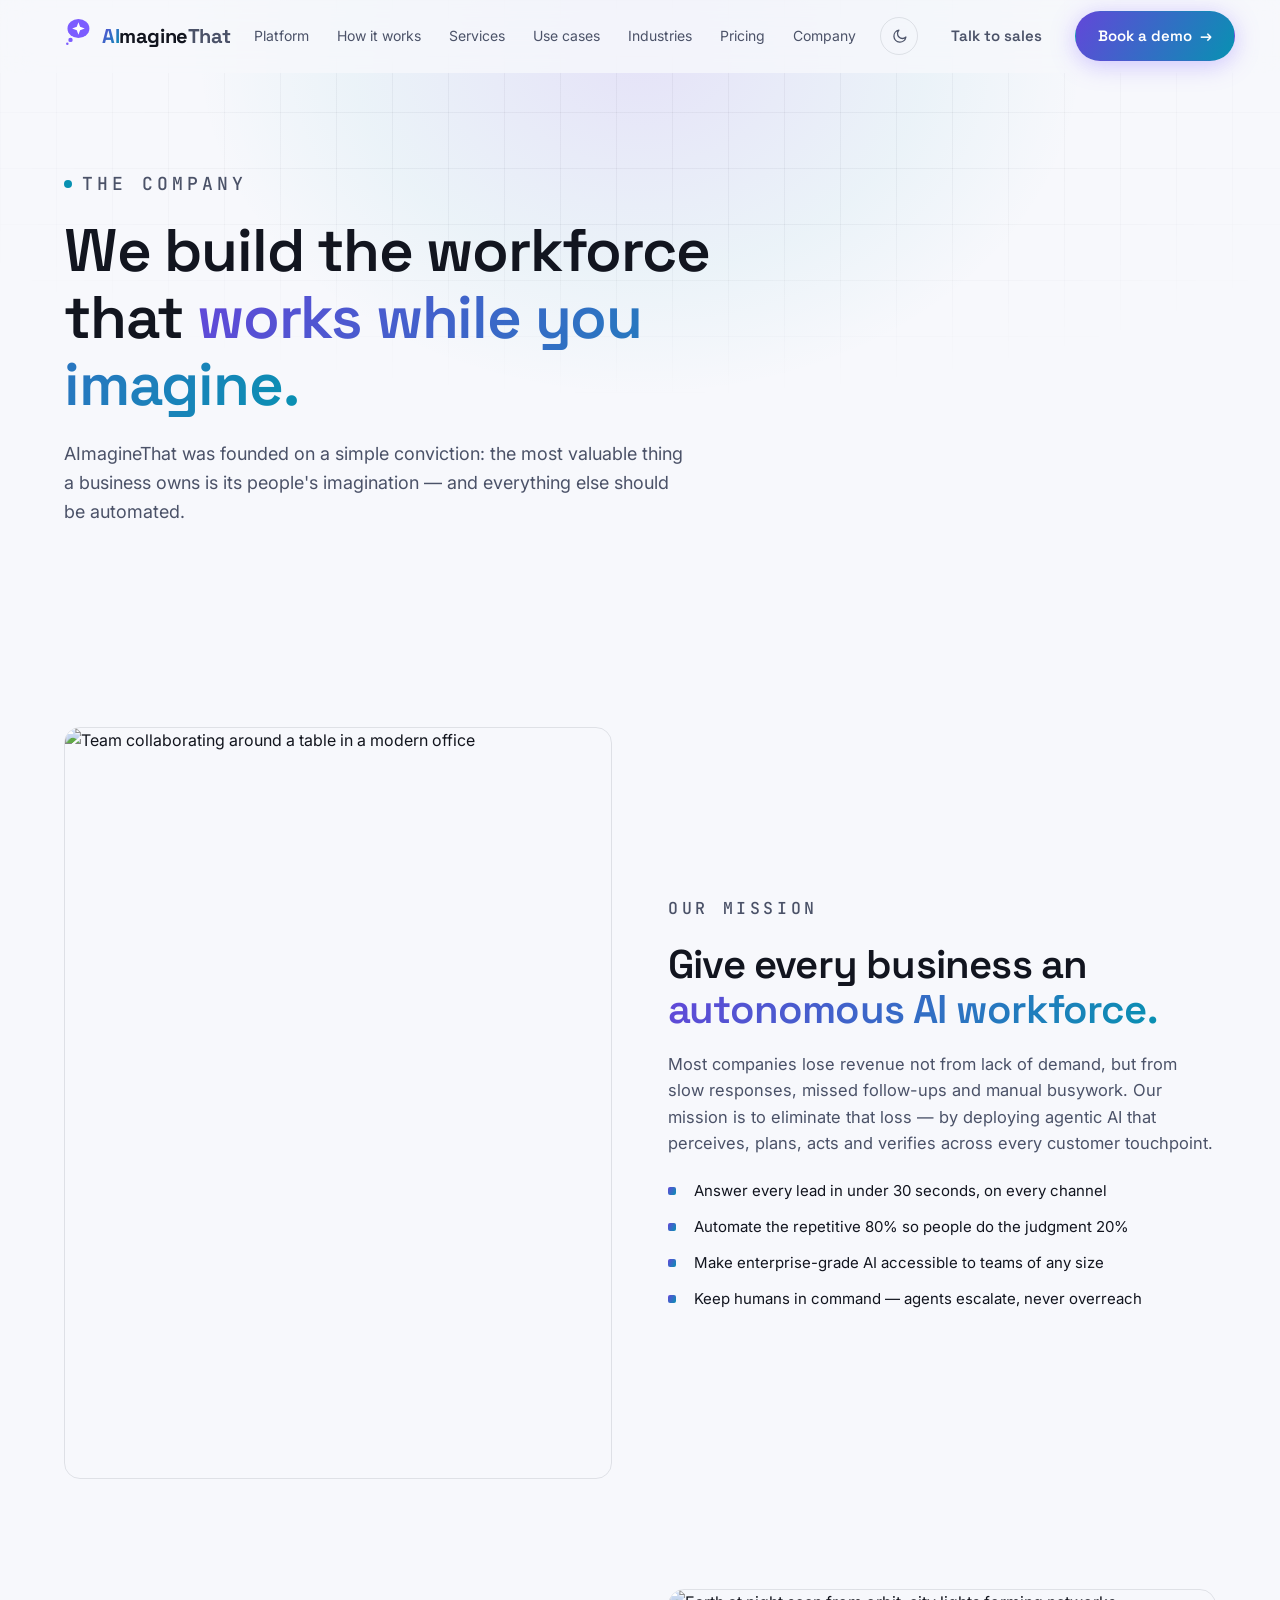
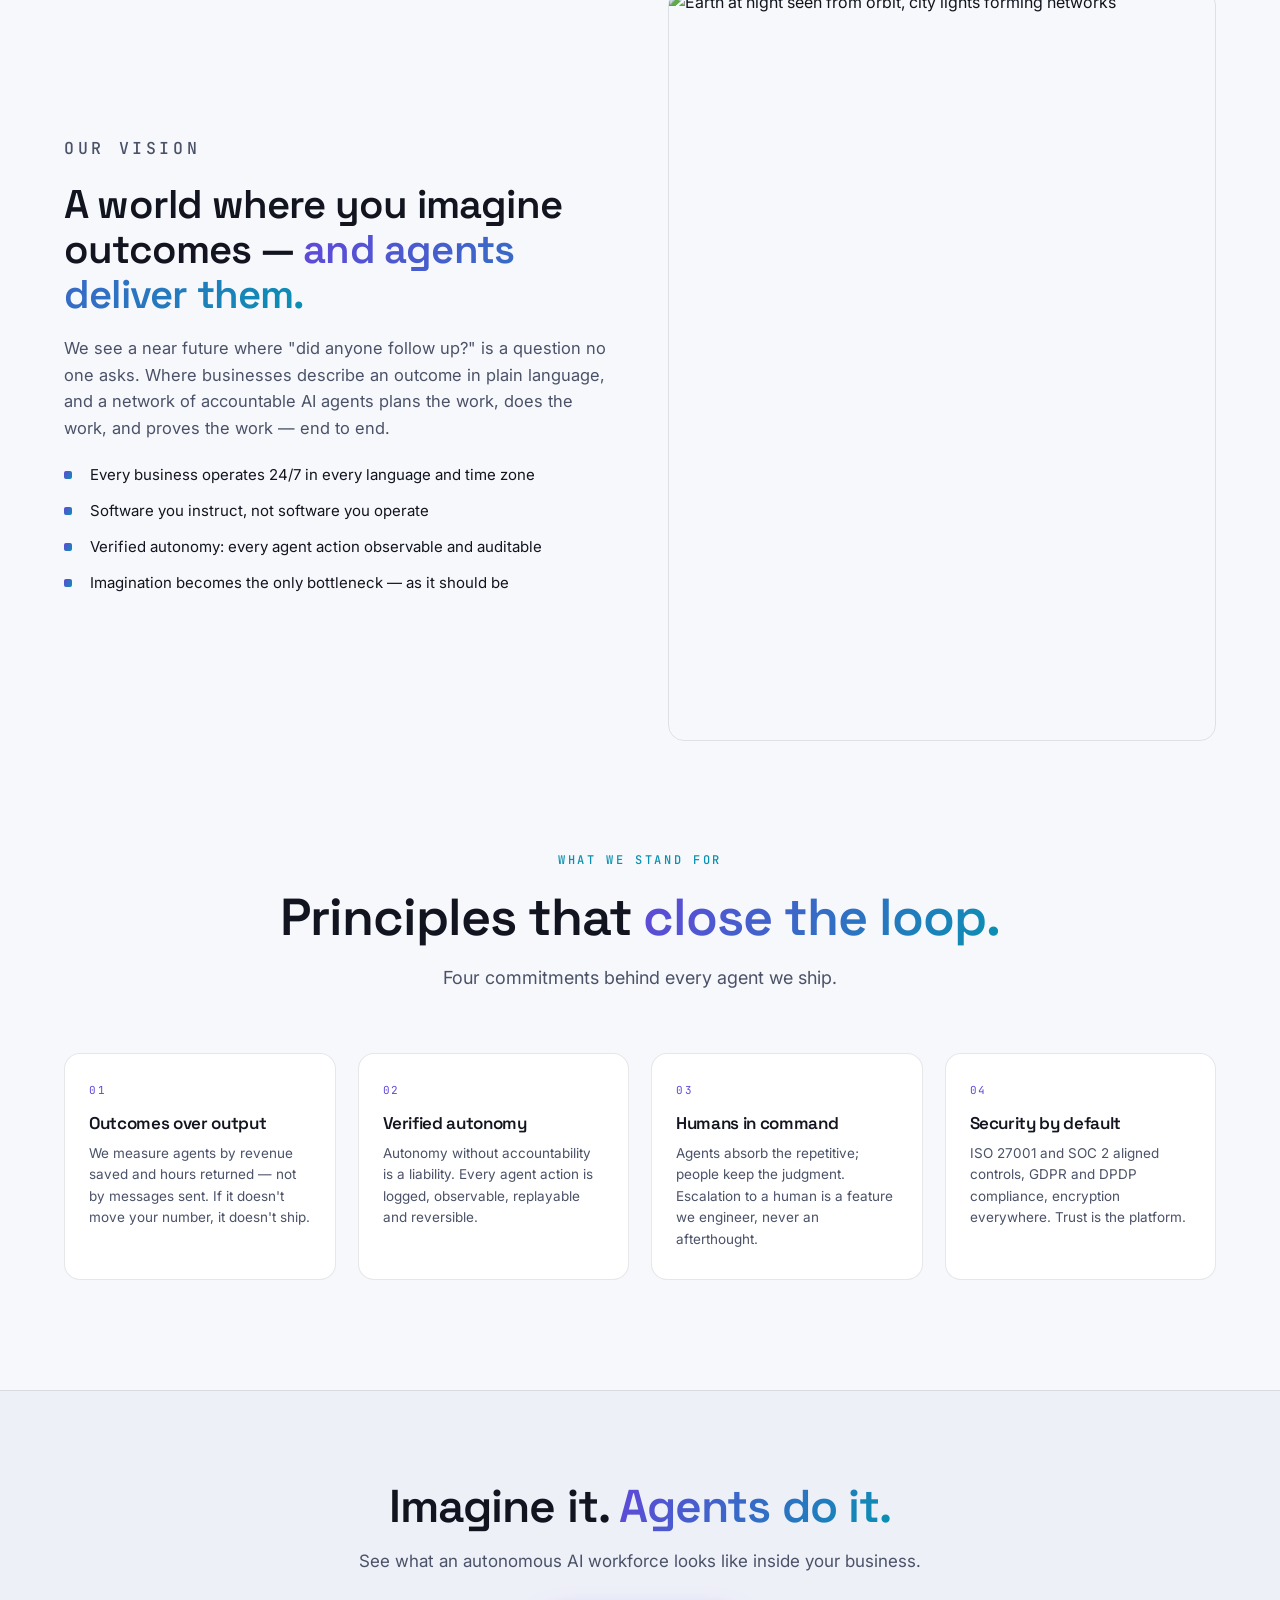
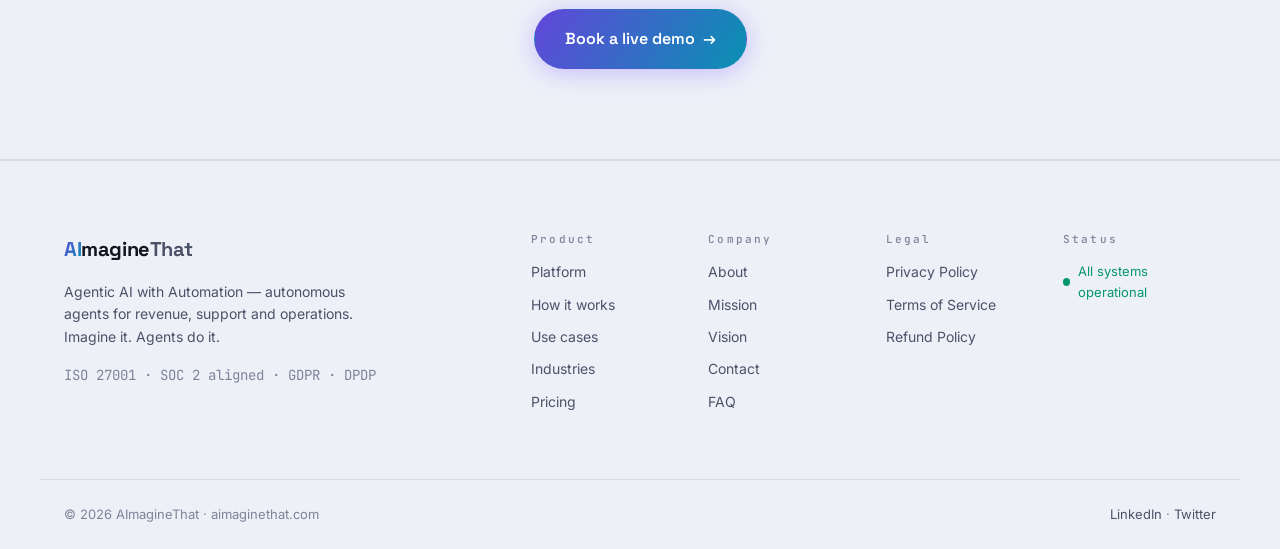
==== about.html @ b83e387e "AImagineThat website: agentic AI + automation landing, mission/vision page, dual theme, logo and OG " ====
<!DOCTYPE html>
<html lang="en">
<head>
  <meta charset="UTF-8" />
  <meta name="viewport" content="width=device-width, initial-scale=1.0" />

  <title>Mission &amp; Vision — AImagineThat | The Company Behind Agentic AI Automation</title>
  <meta name="description" content="Our mission: give every business an autonomous AI workforce. Our vision: a world where teams imagine outcomes and agents deliver them. Meet AImagineThat." />
  <link rel="canonical" href="https://aimaginethat.com/about.html" />
  <meta name="robots" content="index, follow" />
  <meta name="theme-color" content="#06070c" />

  <meta property="og:type" content="website" />
  <meta property="og:url" content="https://aimaginethat.com/about.html" />
  <meta property="og:title" content="Mission &amp; Vision — AImagineThat" />
  <meta property="og:description" content="Give every business an autonomous AI workforce. Imagine it. Agents do it." />
  <meta property="og:image" content="https://aimaginethat.com/assets/og-cover.png" />

  <link rel="preconnect" href="https://fonts.googleapis.com" />
  <link rel="preconnect" href="https://fonts.gstatic.com" crossorigin />
  <link href="https://fonts.googleapis.com/css2?family=Space+Grotesk:wght@400;500;600;700&family=Inter:wght@400;500;600&family=JetBrains+Mono:wght@400;500;600&display=swap" rel="stylesheet" />

  <link rel="icon" type="image/svg+xml" href="assets/favicon.svg" />
  <script>
    (function () {
      var t = localStorage.getItem("aimt-theme");
      if (!t) t = window.matchMedia("(prefers-color-scheme: light)").matches ? "light" : "dark";
      document.documentElement.setAttribute("data-theme", t);
    })();
  </script>
  <link rel="stylesheet" href="assets/css/styles.css" />

  <script type="application/ld+json">
  {
    "@context": "https://schema.org",
    "@type": "AboutPage",
    "name": "About AImagineThat — Mission & Vision",
    "url": "https://aimaginethat.com/about.html",
    "about": {
      "@type": "Organization",
      "name": "AImagineThat",
      "url": "https://aimaginethat.com/",
      "slogan": "Imagine it. Agents do it."
    }
  }
  </script>
</head>
<body>

  <header class="nav" id="top">
    <div class="nav__inner container">
      <a class="nav__brand" href="index.html" aria-label="AImagineThat home">
        <span class="nav__logo" aria-hidden="true">
          <svg viewBox="0 0 32 32" width="28" height="28" fill="none">
            <ellipse cx="16.5" cy="12" rx="12.5" ry="10.8" fill="url(#lg)"/>
            <circle cx="7.4" cy="25" r="2.5" fill="url(#lg)"/>
            <circle cx="3.8" cy="29.4" r="1.4" fill="url(#lg)"/>
            <path d="M16.5 4.8l1.9 5.3 5.3 1.9-5.3 1.9-1.9 5.3-1.9-5.3-5.3-1.9 5.3-1.9 1.9-5.3z" fill="#fff"/>
            <defs><linearGradient id="lg" x1="4" y1="1" x2="29" y2="23"><stop stop-color="#7c5cff"/><stop offset="1" stop-color="#22d3ee"/></linearGradient></defs>
          </svg>
        </span>
        <span class="nav__wordmark"><em>AI</em>magine<span>That</span></span>
      </a>

      <nav class="nav__links" aria-label="Primary">
        <a href="index.html#platform">Platform</a>
        <a href="index.html#loop">How it works</a>
        <a href="index.html#services">Services</a>
        <a href="index.html#usecases">Use cases</a>
        <a href="index.html#industries">Industries</a>
        <a href="index.html#pricing">Pricing</a>
        <a href="about.html" aria-current="page">Company</a>
      </nav>

      <div class="nav__actions">
        <button class="theme-toggle" type="button" aria-label="Switch color theme">
          <svg class="theme-toggle__sun" viewBox="0 0 24 24" fill="none" stroke="currentColor" stroke-width="1.8" stroke-linecap="round"><circle cx="12" cy="12" r="4.2"/><path d="M12 2v2.4M12 19.6V22M2 12h2.4M19.6 12H22M4.9 4.9l1.7 1.7M17.4 17.4l1.7 1.7M19.1 4.9l-1.7 1.7M6.6 17.4l-1.7 1.7"/></svg>
          <svg class="theme-toggle__moon" viewBox="0 0 24 24" fill="none" stroke="currentColor" stroke-width="1.8" stroke-linecap="round" stroke-linejoin="round"><path d="M21 12.8A8.5 8.5 0 1 1 11.2 3a6.6 6.6 0 0 0 9.8 9.8z"/></svg>
        </button>
        <a class="btn btn--ghost" href="index.html#contact">Talk to sales</a>
        <a class="btn btn--primary" href="index.html#contact">Book a demo <span aria-hidden="true">→</span></a>
      </div>

      <button class="nav__toggle" aria-label="Toggle menu" aria-expanded="false">
        <span></span><span></span><span></span>
      </button>
    </div>
  </header>

  <main>

    <!-- ======================= PAGE HERO ======================= -->
    <section class="page-hero" aria-labelledby="about-title">
      <div class="hero__glow" aria-hidden="true"></div>
      <div class="hero__grid-bg" aria-hidden="true"></div>
      <div class="container" style="position: relative;">
        <p class="eyebrow"><span class="pulse-dot" aria-hidden="true"></span> THE COMPANY</p>
        <h1 id="about-title">We build the workforce that <span class="grad-text">works while you imagine.</span></h1>
        <p>
          AImagineThat was founded on a simple conviction: the most valuable thing a business owns
          is its people's imagination — and everything else should be automated.
        </p>
      </div>
    </section>

    <!-- ======================= MISSION ======================= -->
    <section class="section" id="mission" aria-labelledby="mission-title">
      <div class="container">
        <div class="mv">
          <figure class="mv__media reveal">
            <img src="https://images.unsplash.com/photo-1522071820081-009f0129c71c?w=1000&q=60&auto=format&fit=crop" alt="Team collaborating around a table in a modern office" loading="lazy" width="1000" height="750" />
          </figure>
          <div class="mv__copy reveal">
            <p class="eyebrow">OUR MISSION</p>
            <h2 id="mission-title">Give every business an <span class="grad-text">autonomous AI workforce.</span></h2>
            <p>
              Most companies lose revenue not from lack of demand, but from slow responses, missed
              follow-ups and manual busywork. Our mission is to eliminate that loss — by deploying
              agentic AI that perceives, plans, acts and verifies across every customer touchpoint.
            </p>
            <ul class="mv__points">
              <li>Answer every lead in under 30 seconds, on every channel</li>
              <li>Automate the repetitive 80% so people do the judgment 20%</li>
              <li>Make enterprise-grade AI accessible to teams of any size</li>
              <li>Keep humans in command — agents escalate, never overreach</li>
            </ul>
          </div>
        </div>

        <!-- ======================= VISION ======================= -->
        <div class="mv mv--flip" id="vision" aria-labelledby="vision-title">
          <figure class="mv__media reveal">
            <img src="https://images.unsplash.com/photo-1451187580459-43490279c0fa?w=1000&q=60&auto=format&fit=crop" alt="Earth at night seen from orbit, city lights forming networks" loading="lazy" width="1000" height="750" />
          </figure>
          <div class="mv__copy reveal">
            <p class="eyebrow">OUR VISION</p>
            <h2 id="vision-title">A world where you imagine outcomes — <span class="grad-text">and agents deliver them.</span></h2>
            <p>
              We see a near future where "did anyone follow up?" is a question no one asks. Where
              businesses describe an outcome in plain language, and a network of accountable AI
              agents plans the work, does the work, and proves the work — end to end.
            </p>
            <ul class="mv__points">
              <li>Every business operates 24/7 in every language and time zone</li>
              <li>Software you instruct, not software you operate</li>
              <li>Verified autonomy: every agent action observable and auditable</li>
              <li>Imagination becomes the only bottleneck — as it should be</li>
            </ul>
          </div>
        </div>
      </div>
    </section>

    <!-- ======================= VALUES ======================= -->
    <section class="section" aria-labelledby="values-title" style="padding-top: 0;">
      <div class="container">
        <p class="eyebrow eyebrow--center">WHAT WE STAND FOR</p>
        <h2 class="section__title" id="values-title">Principles that <span class="grad-text">close the loop.</span></h2>
        <p class="section__sub">Four commitments behind every agent we ship.</p>

        <div class="values__grid">
          <article class="value reveal">
            <span class="value__num">01</span>
            <h3>Outcomes over output</h3>
            <p>We measure agents by revenue saved and hours returned — not by messages sent. If it doesn't move your number, it doesn't ship.</p>
          </article>
          <article class="value reveal">
            <span class="value__num">02</span>
            <h3>Verified autonomy</h3>
            <p>Autonomy without accountability is a liability. Every agent action is logged, observable, replayable and reversible.</p>
          </article>
          <article class="value reveal">
            <span class="value__num">03</span>
            <h3>Humans in command</h3>
            <p>Agents absorb the repetitive; people keep the judgment. Escalation to a human is a feature we engineer, never an afterthought.</p>
          </article>
          <article class="value reveal">
            <span class="value__num">04</span>
            <h3>Security by default</h3>
            <p>ISO 27001 and SOC 2 aligned controls, GDPR and DPDP compliance, encryption everywhere. Trust is the platform.</p>
          </article>
        </div>
      </div>
    </section>

    <!-- ======================= CTA ======================= -->
    <section class="cta-band">
      <div class="container container--narrow">
        <h2>Imagine it. <span class="grad-text">Agents do it.</span></h2>
        <p>See what an autonomous AI workforce looks like inside your business.</p>
        <a class="btn btn--primary btn--lg" href="index.html#contact">Book a live demo <span aria-hidden="true">→</span></a>
      </div>
    </section>
  </main>

  <!-- ======================= FOOTER ======================= -->
  <footer class="footer">
    <div class="container footer__inner">
      <div class="footer__brand">
        <a class="nav__brand" href="index.html" aria-label="AImagineThat home">
          <span class="nav__wordmark"><em>AI</em>magine<span>That</span></span>
        </a>
        <p>Agentic AI with Automation — autonomous agents for revenue, support and operations. Imagine it. Agents do it.</p>
        <p class="footer__compliance">ISO 27001 · SOC 2 aligned · GDPR · DPDP</p>
      </div>
      <nav class="footer__cols" aria-label="Footer">
        <div>
          <h4>Product</h4>
          <a href="index.html#platform">Platform</a>
          <a href="index.html#loop">How it works</a>
          <a href="index.html#usecases">Use cases</a>
          <a href="index.html#industries">Industries</a>
          <a href="index.html#pricing">Pricing</a>
        </div>
        <div>
          <h4>Company</h4>
          <a href="about.html">About</a>
          <a href="about.html#mission">Mission</a>
          <a href="about.html#vision">Vision</a>
          <a href="index.html#contact">Contact</a>
          <a href="index.html#faq">FAQ</a>
        </div>
        <div>
          <h4>Legal</h4>
          <a href="#">Privacy Policy</a>
          <a href="#">Terms of Service</a>
          <a href="#">Refund Policy</a>
        </div>
        <div>
          <h4>Status</h4>
          <p class="footer__status"><span class="pulse-dot pulse-dot--green"></span> All systems operational</p>
        </div>
      </nav>
    </div>
    <div class="container footer__bottom">
      <p>© 2026 AImagineThat · aimaginethat.com</p>
      <p><a href="https://www.linkedin.com/">LinkedIn</a> · <a href="https://twitter.com/">Twitter</a></p>
    </div>
  </footer>

  <script src="assets/js/main.js" defer></script>
</body>
</html>
---- assets/css/styles.css ----
/* ============================================================
   AImagineThat — Design System
   Dark enterprise aesthetic · violet→cyan gradient system
   ============================================================ */

:root,
:root[data-theme="dark"] {
  color-scheme: dark;
  --bg: #06070c;
  --bg-raise: #0b0d16;
  --bg-card: rgba(255, 255, 255, 0.03);
  --border: rgba(255, 255, 255, 0.08);
  --border-strong: rgba(255, 255, 255, 0.14);
  --text: #eef0f6;
  --text-dim: #9aa1b5;
  --text-faint: #5d6478;
  --violet: #7c5cff;
  --cyan: #22d3ee;
  --green: #34d399;
  --hot: #fb7185;
  --grad: linear-gradient(120deg, var(--violet), var(--cyan));
  --radius: 16px;
  --radius-sm: 10px;
  --font-display: "Space Grotesk", system-ui, sans-serif;
  --font-body: "Inter", system-ui, sans-serif;
  --font-mono: "JetBrains Mono", ui-monospace, monospace;
  --container: 1200px;
  --shadow-glow: 0 0 60px rgba(124, 92, 255, 0.25);
  --ease-out-quart: cubic-bezier(0.25, 1, 0.5, 1);
  --ease-out-quint: cubic-bezier(0.22, 1, 0.36, 1);
  --ease-out-expo: cubic-bezier(0.16, 1, 0.3, 1);
  --nav-bg: rgba(6, 7, 12, 0.72);
  --input-bg: rgba(0, 0, 0, 0.35);
  --code-bg: rgba(0, 0, 0, 0.4);
  --btn-primary-text: #0a0a14;
  --glow-hero: radial-gradient(ellipse at center, rgba(124, 92, 255, 0.22), rgba(34, 211, 238, 0.08) 45%, transparent 70%);
  --glow-contact: radial-gradient(ellipse at center, rgba(124, 92, 255, 0.16), transparent 65%);
  --grid-line: rgba(255, 255, 255, 0.025);
}

:root[data-theme="light"] {
  color-scheme: light;
  --bg: #f7f8fc;
  --bg-raise: #eef0f8;
  --bg-card: #ffffff;
  --border: rgba(15, 20, 45, 0.1);
  --border-strong: rgba(15, 20, 45, 0.18);
  --text: #12151f;
  --text-dim: #4b5268;
  --text-faint: #7d8499;
  --violet: #6247d9;
  --cyan: #0891b2;
  --green: #059669;
  --hot: #e11d48;
  --shadow-glow: 0 0 60px rgba(98, 71, 217, 0.14);
  --nav-bg: rgba(247, 248, 252, 0.8);
  --input-bg: rgba(15, 20, 45, 0.04);
  --code-bg: #0b0d16;
  --btn-primary-text: #ffffff;
  --glow-hero: radial-gradient(ellipse at center, rgba(98, 71, 217, 0.12), rgba(8, 145, 178, 0.05) 45%, transparent 70%);
  --glow-contact: radial-gradient(ellipse at center, rgba(98, 71, 217, 0.08), transparent 65%);
  --grid-line: rgba(15, 20, 45, 0.045);
}

* { margin: 0; padding: 0; box-sizing: border-box; }

html { scroll-behavior: smooth; scroll-padding-top: 88px; }

body {
  background: var(--bg);
  color: var(--text);
  font-family: var(--font-body);
  font-size: 16px;
  line-height: 1.6;
  -webkit-font-smoothing: antialiased;
  overflow-x: hidden;
}

img { max-width: 100%; display: block; }
a { color: inherit; text-decoration: none; }
ul, ol { list-style: none; }

.container { max-width: var(--container); margin: 0 auto; padding: 0 24px; }
.container--narrow { max-width: 820px; }

/* ---------- Typography ---------- */
h1, h2, h3, h4 { font-family: var(--font-display); font-weight: 600; line-height: 1.12; letter-spacing: -0.02em; }

.grad-text {
  background: var(--grad);
  -webkit-background-clip: text;
  background-clip: text;
  color: transparent;
}

.eyebrow {
  font-family: var(--font-mono);
  font-size: 12px;
  font-weight: 500;
  letter-spacing: 0.22em;
  color: var(--cyan);
  display: inline-flex;
  align-items: center;
  gap: 10px;
  margin-bottom: 18px;
}
.eyebrow--center { display: flex; justify-content: center; text-align: center; }

.section { padding: 110px 0; position: relative; }
.section__title {
  font-size: clamp(32px, 5vw, 52px);
  text-align: center;
  margin-bottom: 18px;
}
.section__title--left { text-align: left; }
.section__sub {
  color: var(--text-dim);
  font-size: 18px;
  text-align: center;
  max-width: 640px;
  margin: 0 auto 60px;
}

/* ---------- Buttons ---------- */
.btn {
  display: inline-flex;
  align-items: center;
  justify-content: center;
  gap: 8px;
  padding: 12px 22px;
  border-radius: 999px;
  font-family: var(--font-display);
  font-weight: 600;
  font-size: 15px;
  border: 1px solid transparent;
  cursor: pointer;
  transition: transform 0.18s ease, box-shadow 0.18s ease, background 0.18s ease, border-color 0.18s ease;
  white-space: nowrap;
}
.btn--primary {
  background: var(--grad);
  color: var(--btn-primary-text);
  box-shadow: 0 4px 24px rgba(124, 92, 255, 0.35);
}
.btn--primary:hover { transform: translateY(-1px); box-shadow: 0 6px 28px rgba(124, 92, 255, 0.4); }
.btn--ghost { color: var(--text-dim); }
.btn--ghost:hover { color: var(--text); }
.btn--outline { border-color: var(--border-strong); color: var(--text); background: transparent; }
.btn--outline:hover { border-color: var(--cyan); }
.btn--lg { padding: 16px 30px; font-size: 16px; }
.btn--block { width: 100%; }
.btn:active { transform: scale(0.98); }
.btn.is-success {
  background: var(--green);
  color: #fff;
  box-shadow: none;
}

/* ---------- Pulse dot ---------- */
.pulse-dot {
  width: 8px; height: 8px; border-radius: 50%;
  background: var(--cyan);
  display: inline-block;
}
.pulse-dot--green { background: var(--green); }

/* ---------- Chips & badges ---------- */
.chip {
  font-family: var(--font-mono);
  font-size: 12px;
  padding: 6px 14px;
  border-radius: 999px;
  border: 1px solid var(--border);
  background: var(--bg-card);
  color: var(--text-dim);
  white-space: nowrap;
}
.chip--hot { color: var(--hot); border-color: rgba(251, 113, 133, 0.3); }
.chip--lg { font-size: 13px; padding: 10px 20px; color: var(--text); }
.badge-mini {
  font-family: var(--font-mono);
  font-size: 11px;
  color: var(--text-faint);
  border: 1px solid var(--border);
  border-radius: 6px;
  padding: 3px 8px;
}

/* ============================================================
   NAV
   ============================================================ */
.nav {
  position: fixed;
  top: 0; left: 0; right: 0;
  z-index: 100;
  backdrop-filter: blur(16px);
  -webkit-backdrop-filter: blur(16px);
  background: var(--nav-bg);
  border-bottom: 1px solid transparent;
  transition: border-color 0.3s ease;
}
.nav.is-scrolled { border-bottom-color: var(--border); }
.nav__inner {
  display: flex;
  align-items: center;
  justify-content: space-between;
  height: 72px;
  gap: 24px;
}
.nav__brand { display: inline-flex; align-items: center; gap: 10px; }
.nav__wordmark {
  font-family: var(--font-display);
  font-weight: 700;
  font-size: 20px;
  letter-spacing: -0.02em;
}
.nav__wordmark em {
  font-style: normal;
  background: var(--grad);
  -webkit-background-clip: text;
  background-clip: text;
  color: transparent;
}
.nav__wordmark span { color: var(--text-dim); }
.nav__links { display: flex; gap: 28px; }
.nav__links a {
  font-size: 14px;
  color: var(--text-dim);
  transition: color 0.15s ease;
  white-space: nowrap;
}
@media (max-width: 1180px) {
  .nav__links { gap: 18px; }
  .nav__links a { font-size: 13px; }
}
.nav__links a:hover { color: var(--text); }
.nav__actions { display: flex; gap: 10px; align-items: center; }
.theme-toggle {
  width: 38px; height: 38px;
  display: grid;
  place-items: center;
  background: transparent;
  border: 1px solid var(--border);
  border-radius: 50%;
  color: var(--text-dim);
  cursor: pointer;
  transition: color 0.2s ease, border-color 0.2s ease;
}
.theme-toggle:hover { color: var(--text); border-color: var(--border-strong); }
.theme-toggle svg { width: 17px; height: 17px; }
:root[data-theme="dark"] .theme-toggle__moon { display: none; }
:root[data-theme="light"] .theme-toggle__sun { display: none; }
.nav__toggle { display: none; background: none; border: none; cursor: pointer; flex-direction: column; gap: 5px; padding: 8px; }
.nav__toggle span { width: 22px; height: 2px; background: var(--text); border-radius: 2px; transition: 0.25s; }

/* ============================================================
   HERO
   ============================================================ */
.hero {
  position: relative;
  padding: 170px 0 100px;
  overflow: hidden;
}
.hero__glow {
  position: absolute;
  top: -240px; left: 50%;
  transform: translateX(-50%);
  width: 900px; height: 700px;
  background: var(--glow-hero);
  pointer-events: none;
}
.hero__grid-bg {
  position: absolute; inset: 0;
  background-image:
    linear-gradient(var(--grid-line) 1px, transparent 1px),
    linear-gradient(90deg, var(--grid-line) 1px, transparent 1px);
  background-size: 56px 56px;
  mask-image: radial-gradient(ellipse 80% 60% at 50% 20%, #000 30%, transparent 75%);
  -webkit-mask-image: radial-gradient(ellipse 80% 60% at 50% 20%, #000 30%, transparent 75%);
  pointer-events: none;
}
.hero__inner {
  position: relative;
  display: grid;
  grid-template-columns: 1.05fr 0.95fr;
  gap: 56px;
  align-items: center;
}
.hero__copy h1 { font-size: clamp(42px, 6vw, 72px); margin-bottom: 24px; }
.hero__sub {
  font-size: 19px;
  color: var(--text-dim);
  max-width: 540px;
  margin-bottom: 34px;
}
.hero__sub strong { color: var(--text); font-weight: 600; }
.hero__cta { display: flex; gap: 14px; flex-wrap: wrap; margin-bottom: 44px; }
.hero__stats {
  display: grid;
  grid-template-columns: repeat(4, auto);
  gap: 36px;
  margin-bottom: 28px;
}
.hero__stats dt {
  font-family: var(--font-display);
  font-size: 26px;
  font-weight: 700;
  background: var(--grad);
  -webkit-background-clip: text;
  background-clip: text;
  color: transparent;
}
.hero__stats dd { font-size: 12.5px; color: var(--text-faint); margin-top: 2px; }
.hero__compliance { display: flex; gap: 8px; flex-wrap: wrap; }

/* Page-load choreography (hero only — the one orchestrated moment) */
@keyframes rise {
  from { opacity: 0; transform: translateY(14px); }
  to { opacity: 1; transform: translateY(0); }
}
.hero__copy > * { animation: rise 0.55s var(--ease-out-quint) both; }
.hero__copy > *:nth-child(2) { animation-delay: 0.08s; }
.hero__copy > *:nth-child(3) { animation-delay: 0.16s; }
.hero__copy > *:nth-child(4) { animation-delay: 0.24s; }
.hero__copy > *:nth-child(5) { animation-delay: 0.3s; }
.hero__copy > *:nth-child(6) { animation-delay: 0.36s; }
.hero__console { animation: rise 0.7s var(--ease-out-quint) 0.25s both; }

/* Desktop app mockup (always light — reads as a real product screen) */
.hero__console { position: relative; }
.appwin {
  background: #fbfbfd;
  border: 1px solid rgba(15, 20, 45, 0.12);
  border-radius: var(--radius);
  overflow: hidden;
  box-shadow: var(--shadow-glow), 0 24px 60px rgba(0, 0, 0, 0.28);
  font-family: var(--font-body);
}
.appwin__chrome {
  display: flex;
  align-items: center;
  gap: 14px;
  padding: 10px 14px;
  background: #eef0f5;
  border-bottom: 1px solid rgba(15, 20, 45, 0.08);
}
.appwin__dots { display: flex; gap: 6px; }
.appwin__dots i { width: 10px; height: 10px; border-radius: 50%; }
.appwin__dots i:first-child { background: #fb7185; }
.appwin__dots i:nth-child(2) { background: #fbbf24; }
.appwin__dots i:last-child { background: #34d399; }
.appwin__url {
  flex: 1;
  display: flex;
  align-items: center;
  justify-content: center;
  gap: 6px;
  max-width: 280px;
  margin: 0 auto;
  background: #fff;
  border: 1px solid rgba(15, 20, 45, 0.08);
  border-radius: 999px;
  padding: 4px 14px;
  font-size: 11.5px;
  color: #6b7280;
}
.appwin__layout { display: grid; grid-template-columns: 152px 1fr; }
.appwin__side {
  display: flex;
  flex-direction: column;
  gap: 2px;
  padding: 14px 10px;
  background: #f3f4f9;
  border-right: 1px solid rgba(15, 20, 45, 0.07);
}
.appwin__brand {
  display: flex;
  align-items: center;
  gap: 7px;
  font-family: var(--font-display);
  font-weight: 700;
  font-size: 12.5px;
  color: #12151f;
  padding: 4px 10px;
  margin-bottom: 12px;
}
.appwin__navitem {
  font-size: 12px;
  color: #5b6272;
  padding: 7px 10px;
  border-radius: 8px;
}
.appwin__navitem.is-active {
  background: rgba(124, 92, 255, 0.1);
  color: #6247d9;
  font-weight: 600;
}
.appwin__side-foot {
  margin-top: auto;
  display: flex;
  align-items: center;
  gap: 7px;
  font-size: 11px;
  font-weight: 600;
  color: #059669;
  padding: 8px 10px;
}
.appwin__main { padding: 18px 20px 16px; }
.appwin__head {
  display: flex;
  align-items: center;
  justify-content: space-between;
  gap: 12px;
  margin-bottom: 14px;
}
.appwin__head b {
  display: block;
  font-family: var(--font-display);
  font-size: 14.5px;
  color: #12151f;
}
.appwin__head span:not(.appwin__pill) { font-size: 11.5px; color: #6b7280; }
.appwin__pill {
  font-size: 10.5px;
  font-weight: 600;
  border-radius: 999px;
  padding: 4px 11px;
  white-space: nowrap;
}
.appwin__pill--green { background: rgba(5, 150, 105, 0.1); color: #059669; }
.appwin__stats {
  display: grid;
  grid-template-columns: repeat(3, 1fr);
  gap: 10px;
  margin-bottom: 16px;
}
.appwin__stats > div {
  background: #fff;
  border: 1px solid rgba(15, 20, 45, 0.08);
  border-radius: 10px;
  padding: 12px 14px;
}
.appwin__stats b {
  display: block;
  font-family: var(--font-display);
  font-size: 22px;
  font-weight: 700;
  color: #12151f;
}
.appwin__stats span { font-size: 11px; color: #6b7280; }
.appwin__feed-label {
  font-family: var(--font-mono);
  font-size: 9.5px;
  letter-spacing: 0.18em;
  color: #9aa1b0;
  margin-bottom: 8px;
}
.appwin__feed {
  display: flex;
  flex-direction: column;
  gap: 6px;
  height: 196px;
  overflow: hidden;
  mask-image: linear-gradient(180deg, #000 72%, transparent);
  -webkit-mask-image: linear-gradient(180deg, #000 72%, transparent);
}
.feed-item {
  display: flex;
  align-items: center;
  gap: 10px;
  background: #fff;
  border: 1px solid rgba(15, 20, 45, 0.07);
  border-radius: 10px;
  padding: 8px 12px;
  opacity: 0;
  transform: translateY(6px);
  animation: log-in 0.4s ease forwards;
}
.feed-item__dot { width: 8px; height: 8px; border-radius: 50%; flex-shrink: 0; }
.feed-item__dot--green { background: #34d399; }
.feed-item__dot--blue { background: #38bdf8; }
.feed-item__dot--violet { background: #8b5cf6; }
.feed-item__dot--amber { background: #fbbf24; }
.feed-item > div { flex: 1; min-width: 0; }
.feed-item b {
  display: block;
  font-size: 12px;
  font-weight: 600;
  color: #12151f;
  white-space: nowrap;
  overflow: hidden;
  text-overflow: ellipsis;
}
.feed-item span {
  font-size: 11px;
  color: #6b7280;
  white-space: nowrap;
  overflow: hidden;
  text-overflow: ellipsis;
  display: block;
}
.feed-item time { font-size: 10.5px; color: #9aa1b0; flex-shrink: 0; }
@keyframes log-in { to { opacity: 1; transform: translateY(0); } }

.hero__float {
  position: absolute;
  background: #fff;
  border: 1px solid rgba(15, 20, 45, 0.1);
  border-radius: var(--radius-sm);
  padding: 10px 16px;
  display: flex;
  flex-direction: column;
  gap: 2px;
  box-shadow: 0 12px 32px rgba(0, 0, 0, 0.22);
}
.hero__float-label { font-family: var(--font-mono); font-size: 10px; letter-spacing: 0.15em; color: #9aa1b0; }
.hero__float-value { font-size: 13px; font-weight: 600; color: #12151f; }
.hero__float--1 { top: -22px; right: -14px; }
.hero__float--2 { bottom: -20px; left: -18px; }

/* ============================================================
   TRUST STRIP
   ============================================================ */
.trust { padding: 44px 0; border-top: 1px solid var(--border); border-bottom: 1px solid var(--border); }
.trust__label {
  text-align: center;
  font-family: var(--font-mono);
  font-size: 11px;
  letter-spacing: 0.25em;
  color: var(--text-faint);
  margin-bottom: 22px;
}
.trust__logos {
  display: flex;
  justify-content: center;
  gap: clamp(24px, 4vw, 56px);
  flex-wrap: wrap;
}
.trust__logos span {
  font-family: var(--font-display);
  font-weight: 600;
  font-size: 17px;
  color: var(--text-faint);
  transition: color 0.2s ease;
}
.trust__logos span:hover { color: var(--text); }

/* ============================================================
   AGENTIC LOOP
   ============================================================ */
.loop__steps {
  display: grid;
  grid-template-columns: repeat(5, 1fr);
  gap: 18px;
  counter-reset: step;
  margin-bottom: 48px;
}
.loop__step {
  position: relative;
  background: var(--bg-card);
  border: 1px solid var(--border);
  border-radius: var(--radius);
  padding: 28px 22px;
  transition: border-color 0.3s var(--ease-out-quart);
}
.loop__step:hover { border-color: var(--violet); }
.loop__step:not(:last-child)::after {
  content: "→";
  position: absolute;
  right: -16px; top: 50%;
  transform: translateY(-50%);
  color: var(--text-faint);
  font-size: 14px;
  z-index: 1;
}
.loop__num {
  font-family: var(--font-mono);
  font-size: 11px;
  color: var(--violet);
  letter-spacing: 0.15em;
  display: block;
  margin-bottom: 12px;
}
.loop__icon { display: block; margin-bottom: 14px; width: 26px; height: 26px; color: var(--cyan); }
.loop__icon svg { width: 100%; height: 100%; }
.loop__step h3 { font-size: 19px; margin-bottom: 10px; }
.loop__step p { font-size: 13.5px; color: var(--text-dim); }
.loop__proof { display: flex; justify-content: center; gap: 14px; flex-wrap: wrap; }

/* ============================================================
   PLATFORM
   ============================================================ */
.platform { background: var(--bg-raise); border-top: 1px solid var(--border); border-bottom: 1px solid var(--border); }
.platform__grid {
  display: grid;
  grid-template-columns: repeat(3, 1fr);
  gap: 22px;
}
.card {
  background: var(--bg-card);
  border: 1px solid var(--border);
  border-radius: var(--radius);
  padding: 30px 26px;
  display: flex;
  flex-direction: column;
  gap: 14px;
  transition: border-color 0.25s ease, transform 0.25s ease, box-shadow 0.25s ease;
}
.card:hover {
  border-color: var(--border-strong);
  box-shadow: 0 12px 32px rgba(0, 0, 0, 0.12);
}
.card__tag {
  font-family: var(--font-mono);
  font-size: 10.5px;
  letter-spacing: 0.2em;
  color: var(--cyan);
}
.card h3 { font-size: 21px; }
.card p { font-size: 14.5px; color: var(--text-dim); flex: 1; }
.card__code {
  font-family: var(--font-mono);
  font-size: 11.5px;
  line-height: 1.7;
  background: var(--code-bg);
  border: 1px solid var(--border);
  border-radius: var(--radius-sm);
  padding: 14px 16px;
  color: #22d3ee;
  overflow-x: auto;
}
.card__stat-row { display: flex; gap: 22px; font-size: 13px; color: var(--text-faint); }
.card__stat-row b { color: var(--text); font-family: var(--font-display); font-size: 16px; margin-right: 4px; }
.card__flow {
  display: flex;
  align-items: center;
  gap: 8px;
  flex-wrap: wrap;
  font-family: var(--font-mono);
  font-size: 11.5px;
}
.card__flow span {
  padding: 5px 12px;
  border-radius: 999px;
  border: 1px solid var(--border);
  background: var(--input-bg);
  color: var(--text-dim);
}
.card__flow i { color: var(--violet); font-style: normal; }
.card__flow--wrap { row-gap: 8px; }
.card__pipeline { display: flex; gap: 10px; }
.pill {
  font-family: var(--font-mono);
  font-size: 11.5px;
  padding: 5px 12px;
  border-radius: 999px;
  border: 1px solid var(--border);
}
.pill--new { color: var(--cyan); }
.pill--hot { color: var(--hot); border-color: rgba(251, 113, 133, 0.35); }
.pill--won { color: var(--green); border-color: rgba(52, 211, 153, 0.35); }

/* ============================================================
   SERVICES
   ============================================================ */
.services__grid {
  display: grid;
  grid-template-columns: repeat(3, 1fr);
  gap: 22px;
}
.svc {
  background: var(--bg-card);
  border: 1px solid var(--border);
  border-radius: var(--radius);
  padding: 28px 26px;
  transition: border-color 0.25s ease;
}
.svc:hover { border-color: var(--cyan); }
.svc h3 {
  font-size: 18px;
  display: flex;
  align-items: center;
  justify-content: space-between;
  gap: 10px;
  margin-bottom: 18px;
}
.svc__count {
  font-family: var(--font-mono);
  font-size: 12px;
  color: var(--cyan);
  border: 1px solid rgba(34, 211, 238, 0.3);
  border-radius: 999px;
  padding: 2px 10px;
  flex-shrink: 0;
}
.svc ul { display: flex; flex-direction: column; gap: 9px; }
.svc li {
  font-size: 13.5px;
  color: var(--text-dim);
  padding-left: 18px;
  position: relative;
}
.svc li::before {
  content: "▸";
  position: absolute;
  left: 0;
  color: var(--violet);
  font-size: 11px;
}

/* ============================================================
   USE CASES
   ============================================================ */
.usecases { background: var(--bg-raise); border-top: 1px solid var(--border); border-bottom: 1px solid var(--border); }
.usecases__grid {
  display: grid;
  grid-template-columns: repeat(2, 1fr);
  gap: 22px;
}
.ucard {
  background: var(--bg-card);
  border: 1px solid var(--border);
  border-radius: var(--radius);
  overflow: hidden;
  transition: border-color 0.25s ease;
}
.ucard:hover { border-color: var(--violet); }
.ucard__media {
  position: relative;
  aspect-ratio: 21 / 9;
  overflow: hidden;
}
.ucard__media img {
  width: 100%; height: 100%;
  object-fit: cover;
  filter: saturate(0.85);
  transition: transform 0.6s var(--ease-out-quart);
}
.ucard:hover .ucard__media img { transform: scale(1.04); }
.ucard__media::after {
  content: "";
  position: absolute; inset: 0;
  background: linear-gradient(180deg, rgba(6, 7, 12, 0.05), rgba(6, 7, 12, 0.65));
}
.ucard__label {
  position: absolute;
  left: 20px; bottom: 14px;
  z-index: 1;
  font-family: var(--font-mono);
  font-size: 11px;
  letter-spacing: 0.22em;
  color: #eef0f6;
}
.ucard__body { padding: 26px 30px 30px; }
.ucard h3 { font-size: 21px; margin-bottom: 10px; }
.ucard p { color: var(--text-dim); font-size: 14.5px; margin-bottom: 20px; }
.ucard__metrics { display: flex; gap: 20px; flex-wrap: wrap; font-size: 12.5px; color: var(--text-faint); }
.ucard__metrics b {
  font-family: var(--font-display);
  font-size: 17px;
  margin-right: 5px;
  background: var(--grad);
  -webkit-background-clip: text;
  background-clip: text;
  color: transparent;
}

/* ============================================================
   INDUSTRIES
   ============================================================ */
.industries__grid {
  display: grid;
  grid-template-columns: repeat(5, 1fr);
  gap: 16px;
}
.ind {
  background: var(--bg-card);
  border: 1px solid var(--border);
  border-radius: var(--radius);
  overflow: hidden;
  display: flex;
  flex-direction: column;
  transition: border-color 0.25s ease;
}
.ind:hover { border-color: var(--cyan); }
.ind__img {
  width: 100%;
  aspect-ratio: 3 / 2;
  object-fit: cover;
  filter: saturate(0.8);
  transition: transform 0.5s var(--ease-out-quart);
}
.ind:hover .ind__img { transform: scale(1.05); }
.ind__body { display: flex; flex-direction: column; gap: 4px; padding: 16px 16px 18px; }
.ind b { font-family: var(--font-display); font-size: 15.5px; }
.ind i { font-style: normal; font-size: 12px; color: var(--text-faint); line-height: 1.45; }

/* ============================================================
   INTEGRATIONS (static grid — no motion)
   ============================================================ */
.integrations { padding-bottom: 80px; }
.integrations .section__sub { margin-bottom: 48px; }
.marquee { overflow: visible; }
.marquee__track {
  display: flex;
  flex-wrap: wrap;
  justify-content: center;
  gap: 14px;
  max-width: var(--container);
  margin: 0 auto;
  padding: 0 24px;
}
.marquee__track span {
  font-family: var(--font-display);
  font-weight: 600;
  font-size: 15px;
  color: var(--text-dim);
  border: 1px solid var(--border);
  background: var(--bg-card);
  border-radius: 999px;
  padding: 12px 26px;
  white-space: nowrap;
  transition: color 0.2s ease, border-color 0.2s ease;
}
.marquee__track span:hover { color: var(--text); border-color: var(--border-strong); }

/* ============================================================
   PROOF
   ============================================================ */
.proof { background: var(--bg-raise); border-top: 1px solid var(--border); border-bottom: 1px solid var(--border); }
.proof__stats {
  display: grid;
  grid-template-columns: repeat(4, 1fr);
  gap: 22px;
  text-align: center;
  margin-bottom: 60px;
}
.proof__stats b {
  display: block;
  font-family: var(--font-display);
  font-size: clamp(30px, 4vw, 44px);
  font-weight: 700;
  background: var(--grad);
  -webkit-background-clip: text;
  background-clip: text;
  color: transparent;
}
.proof__stats span { font-size: 13px; color: var(--text-faint); }
.proof__grid {
  display: grid;
  grid-template-columns: repeat(3, 1fr);
  gap: 22px;
}
.quote {
  background: var(--bg-card);
  border: 1px solid var(--border);
  border-radius: var(--radius);
  padding: 30px 28px;
  display: flex;
  flex-direction: column;
  gap: 18px;
}
.quote p { font-size: 15px; color: var(--text-dim); font-style: italic; flex: 1; }
.quote footer { font-size: 13px; color: var(--text-faint); }
.quote footer b { color: var(--text); font-style: normal; }

/* ============================================================
   PRICING
   ============================================================ */
.pricing__grid {
  display: grid;
  grid-template-columns: repeat(3, 1fr);
  gap: 22px;
  align-items: stretch;
}
.price {
  position: relative;
  background: var(--bg-card);
  border: 1px solid var(--border);
  border-radius: var(--radius);
  padding: 36px 30px;
  display: flex;
  flex-direction: column;
  transition: border-color 0.25s ease;
}
.price:hover { border-color: var(--border-strong); }
.price--featured {
  border-color: var(--violet);
  background: linear-gradient(180deg, rgba(124, 92, 255, 0.08), rgba(34, 211, 238, 0.03));
  box-shadow: var(--shadow-glow);
}
.price__badge {
  position: absolute;
  top: -13px; left: 50%;
  transform: translateX(-50%);
  font-family: var(--font-mono);
  font-size: 10.5px;
  letter-spacing: 0.18em;
  background: var(--grad);
  color: var(--btn-primary-text);
  font-weight: 600;
  border-radius: 999px;
  padding: 5px 16px;
}
.price h3 { font-size: 22px; margin-bottom: 6px; }
.price__for { font-size: 13px; color: var(--text-faint); margin-bottom: 22px; }
.price__amount {
  font-family: var(--font-display);
  font-size: 42px;
  font-weight: 700;
  margin-bottom: 26px;
}
.price__amount span { font-size: 15px; font-weight: 400; color: var(--text-faint); }
.price ul { display: flex; flex-direction: column; gap: 11px; margin-bottom: 30px; flex: 1; }
.price li {
  font-size: 14px;
  color: var(--text-dim);
  padding-left: 24px;
  position: relative;
}
.price li::before {
  content: "✓";
  position: absolute;
  left: 0;
  color: var(--green);
  font-weight: 600;
}

/* ============================================================
   FAQ
   ============================================================ */
.faq__list { display: flex; flex-direction: column; gap: 12px; margin-top: 48px; }
.faq__item {
  background: var(--bg-card);
  border: 1px solid var(--border);
  border-radius: var(--radius-sm);
  overflow: hidden;
  transition: border-color 0.2s ease;
}
.faq__item[open] { border-color: var(--violet); }
.faq__item summary {
  font-family: var(--font-display);
  font-weight: 600;
  font-size: 16px;
  padding: 20px 24px;
  cursor: pointer;
  list-style: none;
  position: relative;
  padding-right: 52px;
}
.faq__item summary::-webkit-details-marker { display: none; }
.faq__item summary::after {
  content: "+";
  position: absolute;
  right: 24px; top: 50%;
  transform: translateY(-50%);
  font-size: 22px;
  color: var(--cyan);
  transition: transform 0.2s ease;
}
.faq__item[open] summary::after { transform: translateY(-50%) rotate(45deg); }
.faq__item p { padding: 0 24px 22px; font-size: 14.5px; color: var(--text-dim); }
.faq__item[open] p { animation: faq-in 0.35s var(--ease-out-quart); }
@keyframes faq-in {
  from { opacity: 0; transform: translateY(-6px); }
  to { opacity: 1; transform: translateY(0); }
}

/* ============================================================
   CONTACT
   ============================================================ */
.contact { overflow: hidden; }
.contact__glow {
  position: absolute;
  bottom: -300px; left: 50%;
  transform: translateX(-50%);
  width: 1000px; height: 600px;
  background: var(--glow-contact);
  pointer-events: none;
}
.contact__inner {
  position: relative;
  display: grid;
  grid-template-columns: 1fr 1fr;
  gap: 64px;
  align-items: start;
}
.contact__copy > p { color: var(--text-dim); font-size: 16.5px; margin: 20px 0 28px; max-width: 460px; }
.contact__perks { display: flex; flex-direction: column; gap: 10px; margin-bottom: 32px; }
.contact__perks li { font-size: 15px; color: var(--text); }
.contact__meta { display: flex; flex-direction: column; gap: 8px; font-size: 14px; color: var(--text-dim); }
.contact__meta a { color: var(--cyan); }
.contact__meta b { color: var(--text); }

.contact__form {
  background: var(--bg-card);
  border: 1px solid var(--border-strong);
  border-radius: var(--radius);
  padding: 36px 32px;
  display: flex;
  flex-direction: column;
  gap: 18px;
  backdrop-filter: blur(8px);
}
.form__row { display: grid; grid-template-columns: 1fr 1fr; gap: 16px; }
.contact__form label {
  display: flex;
  flex-direction: column;
  gap: 8px;
  font-family: var(--font-mono);
  font-size: 11px;
  letter-spacing: 0.14em;
  text-transform: uppercase;
  color: var(--text-faint);
}
.contact__form input,
.contact__form select,
.contact__form textarea {
  font-family: var(--font-body);
  font-size: 15px;
  color: var(--text);
  background: var(--input-bg);
  border: 1px solid var(--border);
  border-radius: var(--radius-sm);
  padding: 13px 15px;
  outline: none;
  transition: border-color 0.2s ease;
  width: 100%;
  resize: vertical;
}
.contact__form input:focus,
.contact__form select:focus,
.contact__form textarea:focus { border-color: var(--violet); }
.contact__form ::placeholder { color: var(--text-faint); }
.contact__form .is-invalid {
  border-color: var(--hot);
  animation: shake 0.45s var(--ease-out-quart);
}
@keyframes shake {
  20% { transform: translateX(-5px); }
  40% { transform: translateX(5px); }
  60% { transform: translateX(-3px); }
  80% { transform: translateX(3px); }
}
.form__note { font-size: 12px; color: var(--text-faint); text-align: center; }
.form__note a { color: var(--cyan); }

/* ============================================================
   FOOTER
   ============================================================ */
.footer { border-top: 1px solid var(--border); padding: 72px 0 0; background: var(--bg-raise); }
.footer__inner {
  display: grid;
  grid-template-columns: 1.2fr 2fr;
  gap: 56px;
  padding-bottom: 56px;
}
.footer__brand p { font-size: 14px; color: var(--text-dim); margin-top: 16px; max-width: 320px; }
.footer__compliance { font-family: var(--font-mono); font-size: 11.5px; color: var(--text-faint) !important; }
.footer__cols { display: grid; grid-template-columns: repeat(4, 1fr); gap: 24px; }
.footer__cols h4 {
  font-family: var(--font-mono);
  font-size: 11px;
  letter-spacing: 0.2em;
  color: var(--text-faint);
  margin-bottom: 16px;
  font-weight: 500;
}
.footer__cols a {
  display: block;
  font-size: 14px;
  color: var(--text-dim);
  margin-bottom: 10px;
  transition: color 0.15s ease;
}
.footer__cols a:hover { color: var(--text); }
.footer__status { font-size: 13px; color: var(--green); display: flex; align-items: center; gap: 8px; }
.footer__bottom {
  display: flex;
  justify-content: space-between;
  align-items: center;
  padding-top: 24px;
  padding-bottom: 24px;
  border-top: 1px solid var(--border);
  font-size: 13px;
  color: var(--text-faint);
  flex-wrap: wrap;
  gap: 12px;
}
.footer__bottom a { color: var(--text-dim); }
.footer__bottom a:hover { color: var(--text); }

/* ============================================================
   REVEAL ON SCROLL
   ============================================================ */
.reveal {
  opacity: 0;
  transform: translateY(12px);
  transition: opacity 0.5s var(--ease-out-quint), transform 0.5s var(--ease-out-quint);
}
.reveal.is-visible { opacity: 1; transform: translateY(0); }

@media (prefers-reduced-motion: reduce) {
  *, *::before, *::after { animation-duration: 0.01ms !important; transition-duration: 0.01ms !important; }
  .reveal { opacity: 1; transform: none; }
  html { scroll-behavior: auto; }
}

/* ============================================================
   RESPONSIVE
   ============================================================ */
@media (max-width: 1080px) {
  .hero__inner { grid-template-columns: 1fr; gap: 64px; }
  .hero__console { max-width: 680px; }
  .loop__steps { grid-template-columns: repeat(3, 1fr); }
  .loop__step:not(:last-child)::after { display: none; }
  .platform__grid, .services__grid, .proof__grid { grid-template-columns: repeat(2, 1fr); }
  .industries__grid { grid-template-columns: repeat(3, 1fr); }
  .pricing__grid { grid-template-columns: 1fr; max-width: 520px; margin: 0 auto; }
  .footer__inner { grid-template-columns: 1fr; gap: 40px; }
}

@media (max-width: 760px) {
  .section { padding: 76px 0; }
  .nav__links, .nav__actions .btn--ghost { display: none; }
  .nav__toggle { display: flex; }
  .nav.is-open .nav__links {
    display: flex;
    flex-direction: column;
    position: absolute;
    top: 72px; left: 0; right: 0;
    background: var(--bg);
    border-bottom: 1px solid var(--border);
    padding: 24px;
    gap: 18px;
  }
  .hero { padding-top: 130px; }
  .hero__stats { grid-template-columns: repeat(2, 1fr); gap: 22px; }
  .hero__float { display: none; }
  .loop__steps { grid-template-columns: 1fr 1fr; }
  .platform__grid, .services__grid, .usecases__grid, .proof__grid { grid-template-columns: 1fr; }
  .industries__grid { grid-template-columns: repeat(2, 1fr); }
  .proof__stats { grid-template-columns: repeat(2, 1fr); }
  .contact__inner { grid-template-columns: 1fr; gap: 48px; }
  .form__row { grid-template-columns: 1fr; }
  .footer__cols { grid-template-columns: repeat(2, 1fr); }
}

/* ============================================================
   ABOUT / MISSION & VISION PAGE
   ============================================================ */
.page-hero {
  position: relative;
  padding: 170px 0 90px;
  overflow: hidden;
}
.page-hero .hero__glow { top: -300px; }
.page-hero h1 { font-size: clamp(38px, 5.5vw, 60px); max-width: 760px; margin-bottom: 22px; }
.page-hero p { font-size: 18px; color: var(--text-dim); max-width: 620px; }

.mv {
  display: grid;
  grid-template-columns: 1fr 1fr;
  gap: 56px;
  align-items: center;
}
.mv + .mv { margin-top: 110px; }
.mv--flip .mv__media { order: 2; }
.mv__media {
  border-radius: var(--radius);
  overflow: hidden;
  border: 1px solid var(--border);
}
.mv__media img {
  width: 100%;
  aspect-ratio: 4 / 3;
  object-fit: cover;
  filter: saturate(0.85);
}
.mv__copy h2 { font-size: clamp(28px, 4vw, 40px); margin-bottom: 18px; }
.mv__copy > p { color: var(--text-dim); font-size: 16.5px; margin-bottom: 22px; }
.mv__points { display: flex; flex-direction: column; gap: 12px; }
.mv__points li {
  font-size: 15px;
  color: var(--text);
  padding-left: 26px;
  position: relative;
}
.mv__points li::before {
  content: "";
  position: absolute;
  left: 0; top: 8px;
  width: 8px; height: 8px;
  border-radius: 2px;
  background: var(--grad);
}

.values__grid {
  display: grid;
  grid-template-columns: repeat(4, 1fr);
  gap: 22px;
}
.value {
  background: var(--bg-card);
  border: 1px solid var(--border);
  border-radius: var(--radius);
  padding: 28px 24px;
  transition: border-color 0.25s ease;
}
.value:hover { border-color: var(--border-strong); }
.value h3 { font-size: 17px; margin-bottom: 10px; }
.value p { font-size: 13.5px; color: var(--text-dim); }
.value__num {
  font-family: var(--font-mono);
  font-size: 11px;
  letter-spacing: 0.18em;
  color: var(--violet);
  display: block;
  margin-bottom: 14px;
}

.cta-band {
  border-top: 1px solid var(--border);
  border-bottom: 1px solid var(--border);
  background: var(--bg-raise);
  text-align: center;
  padding: 90px 0;
}
.cta-band h2 { font-size: clamp(30px, 4.5vw, 46px); margin-bottom: 16px; }
.cta-band p { color: var(--text-dim); font-size: 17px; margin-bottom: 34px; }

:root[data-theme="light"] .price--featured {
  background: linear-gradient(180deg, rgba(98, 71, 217, 0.06), rgba(8, 145, 178, 0.03));
}
:root[data-theme="light"] .quote p { color: var(--text-dim); }

@media (max-width: 1080px) {
  .values__grid { grid-template-columns: repeat(2, 1fr); }
}
@media (max-width: 760px) {
  .mv { grid-template-columns: 1fr; gap: 32px; }
  .mv--flip .mv__media { order: 0; }
  .mv + .mv { margin-top: 72px; }
  .values__grid { grid-template-columns: 1fr; }
  .page-hero { padding: 130px 0 64px; }
}

@media (max-width: 460px) {
  .loop__steps { grid-template-columns: 1fr; }
  .industries__grid { grid-template-columns: 1fr; }
  .appwin__layout { grid-template-columns: 1fr; }
  .appwin__side { display: none; }
}
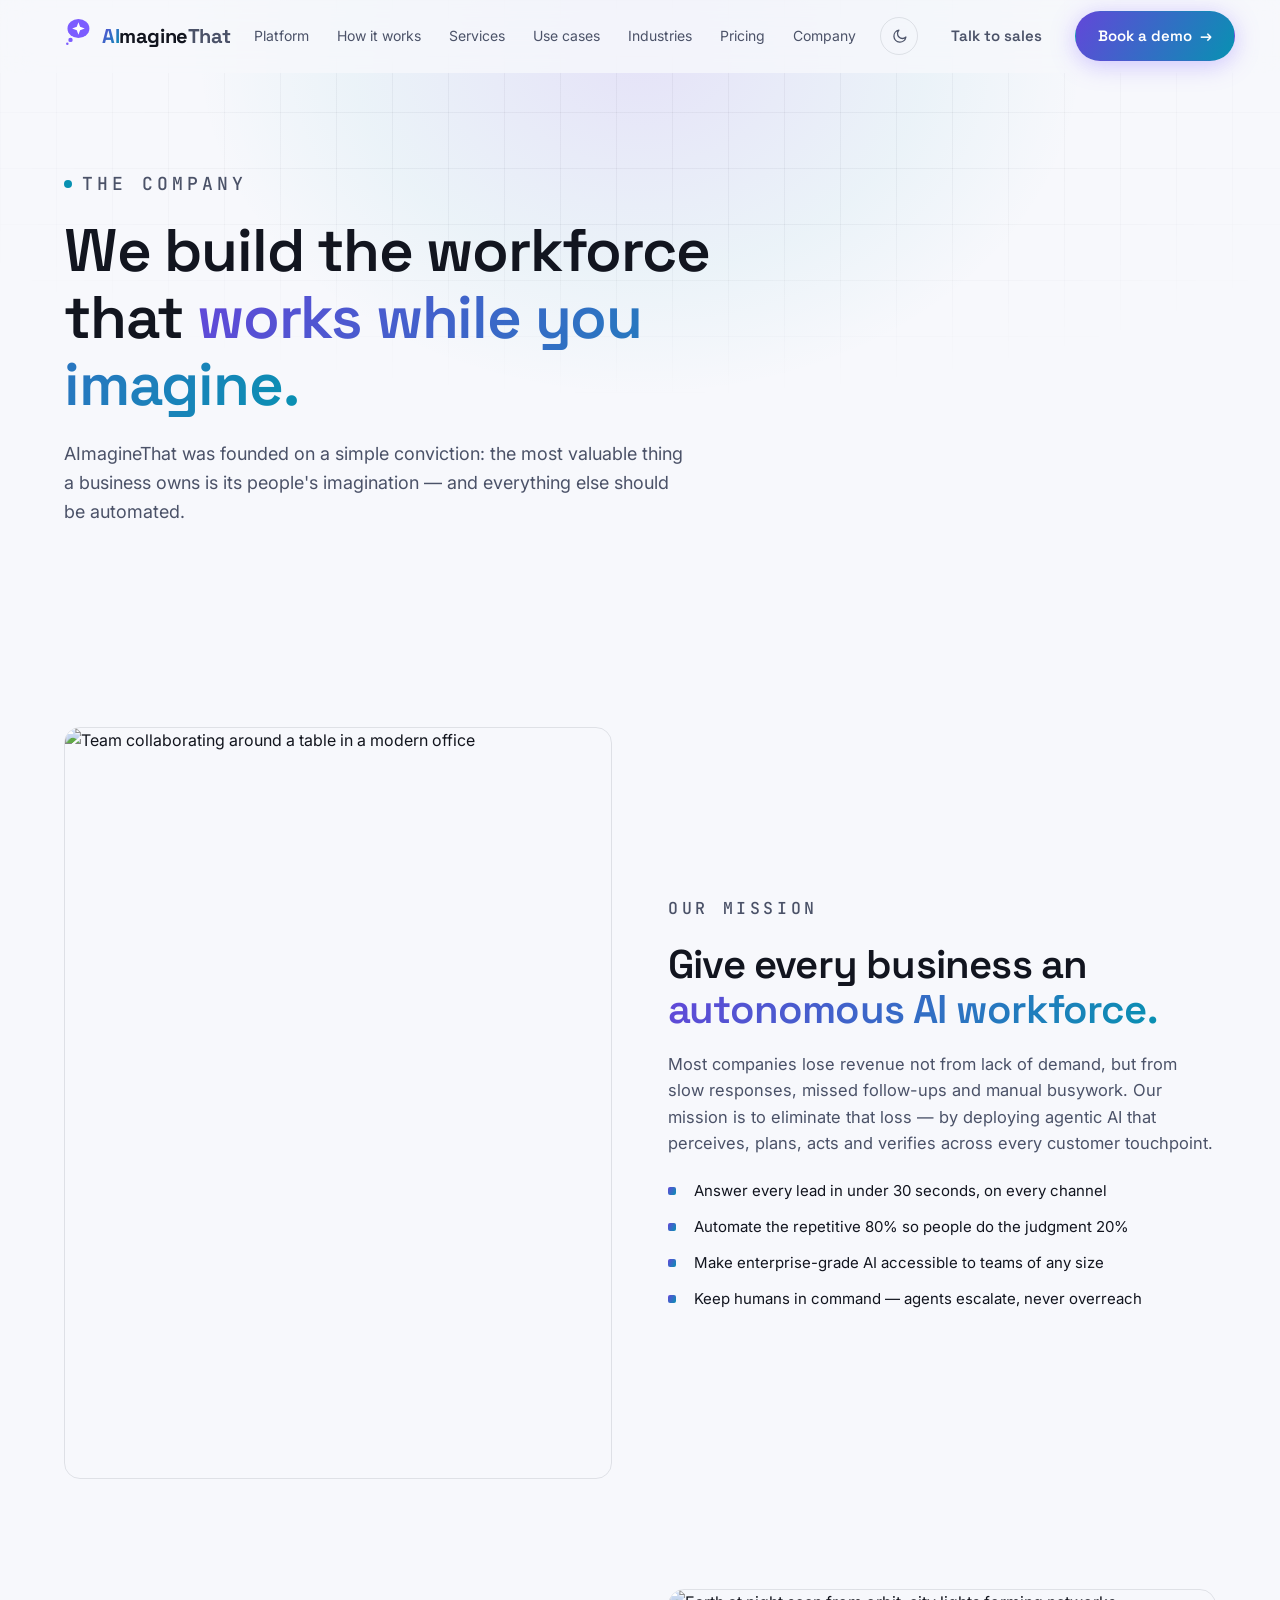
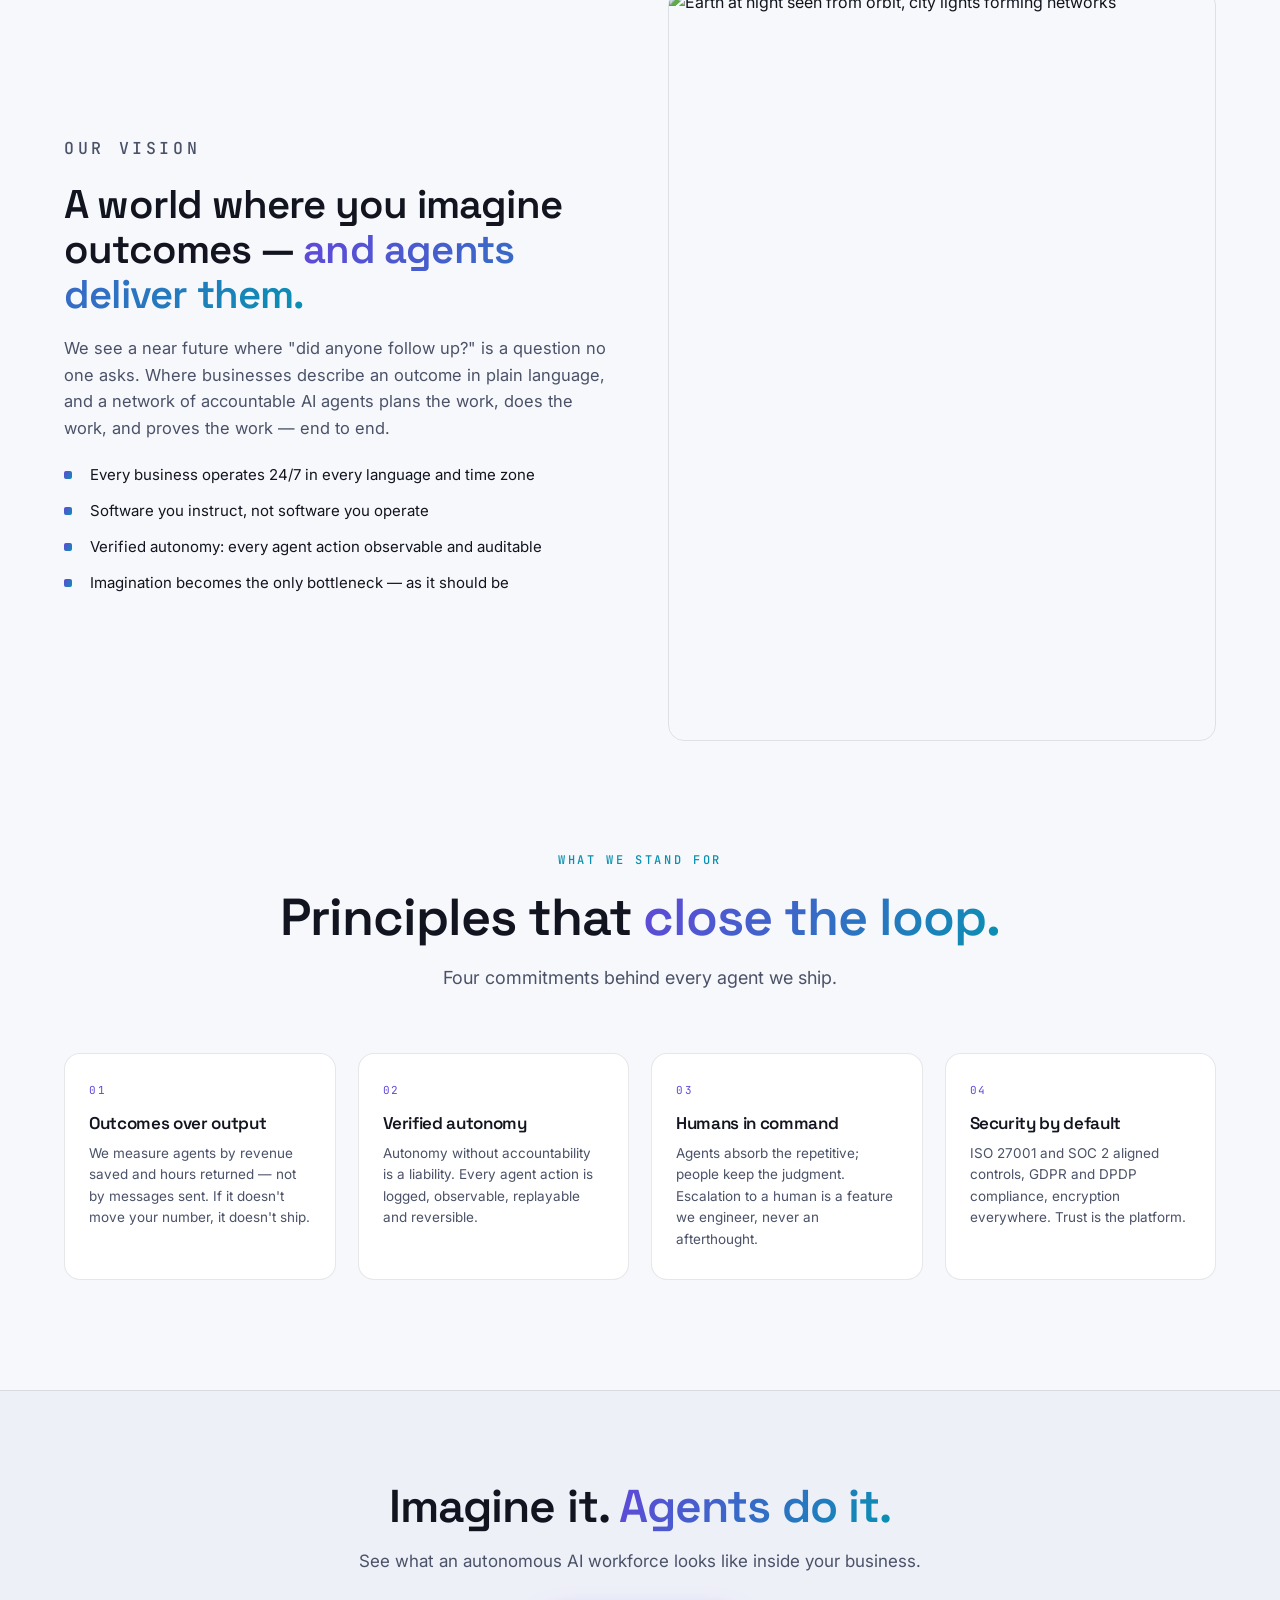
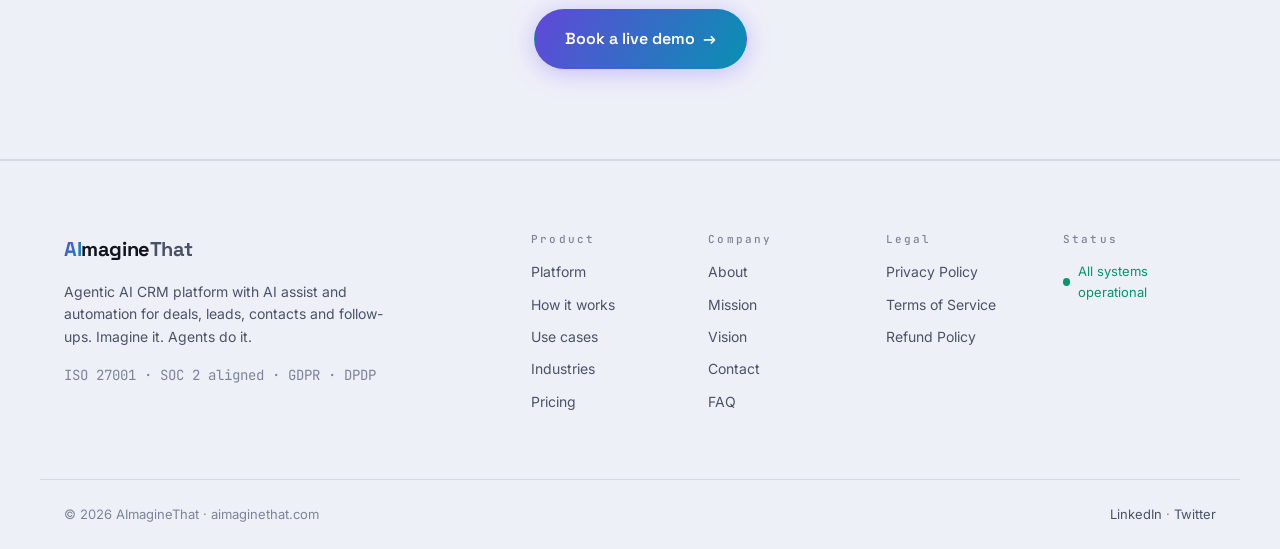
==== commit c4140ba0: "Refocus homepage on Agentic AI CRM and update fixed pricing" ====
--- a/about.html
+++ b/about.html
@@ -200,7 +200,7 @@
         <a class="nav__brand" href="index.html" aria-label="AImagineThat home">
           <span class="nav__wordmark"><em>AI</em>magine<span>That</span></span>
         </a>
-        <p>Agentic AI with Automation — autonomous agents for revenue, support and operations. Imagine it. Agents do it.</p>
+        <p>Agentic AI CRM platform with AI assist and automation for deals, leads, contacts and follow-ups. Imagine it. Agents do it.</p>
         <p class="footer__compliance">ISO 27001 · SOC 2 aligned · GDPR · DPDP</p>
       </div>
       <nav class="footer__cols" aria-label="Footer">
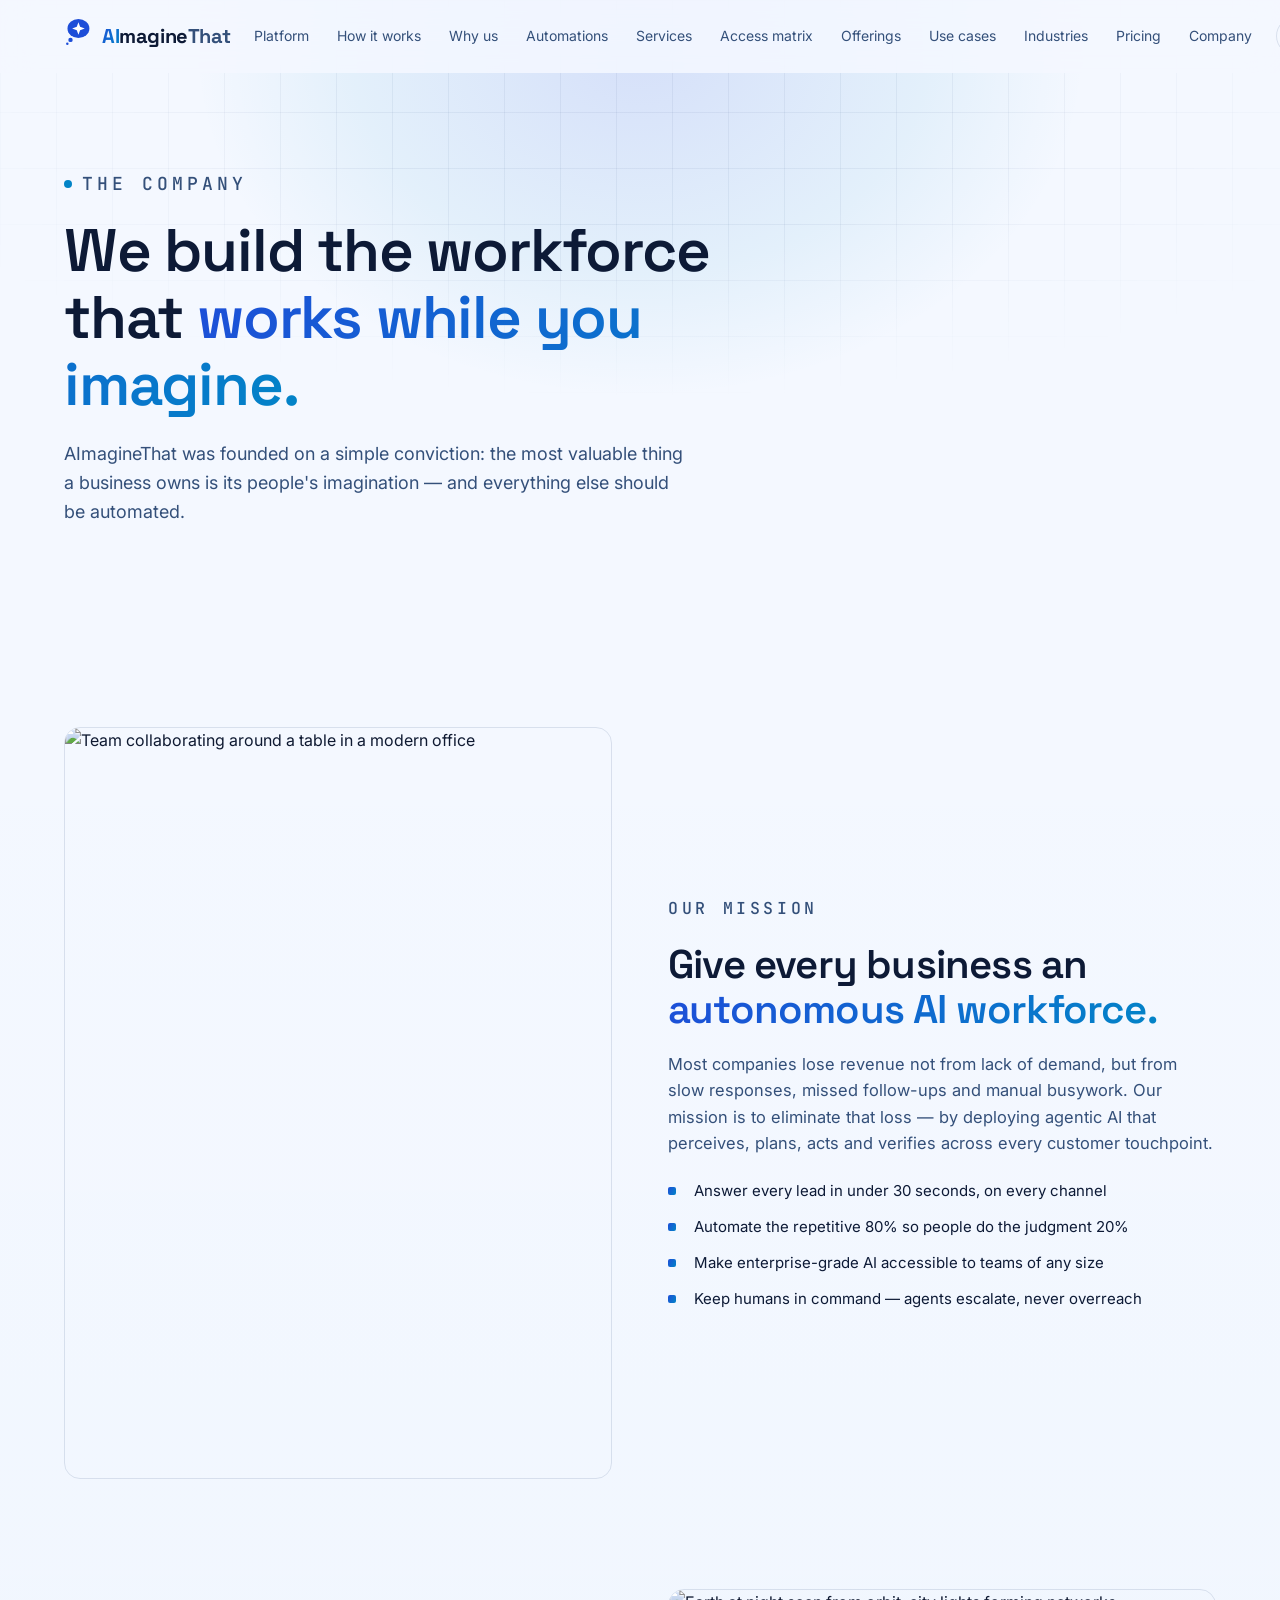
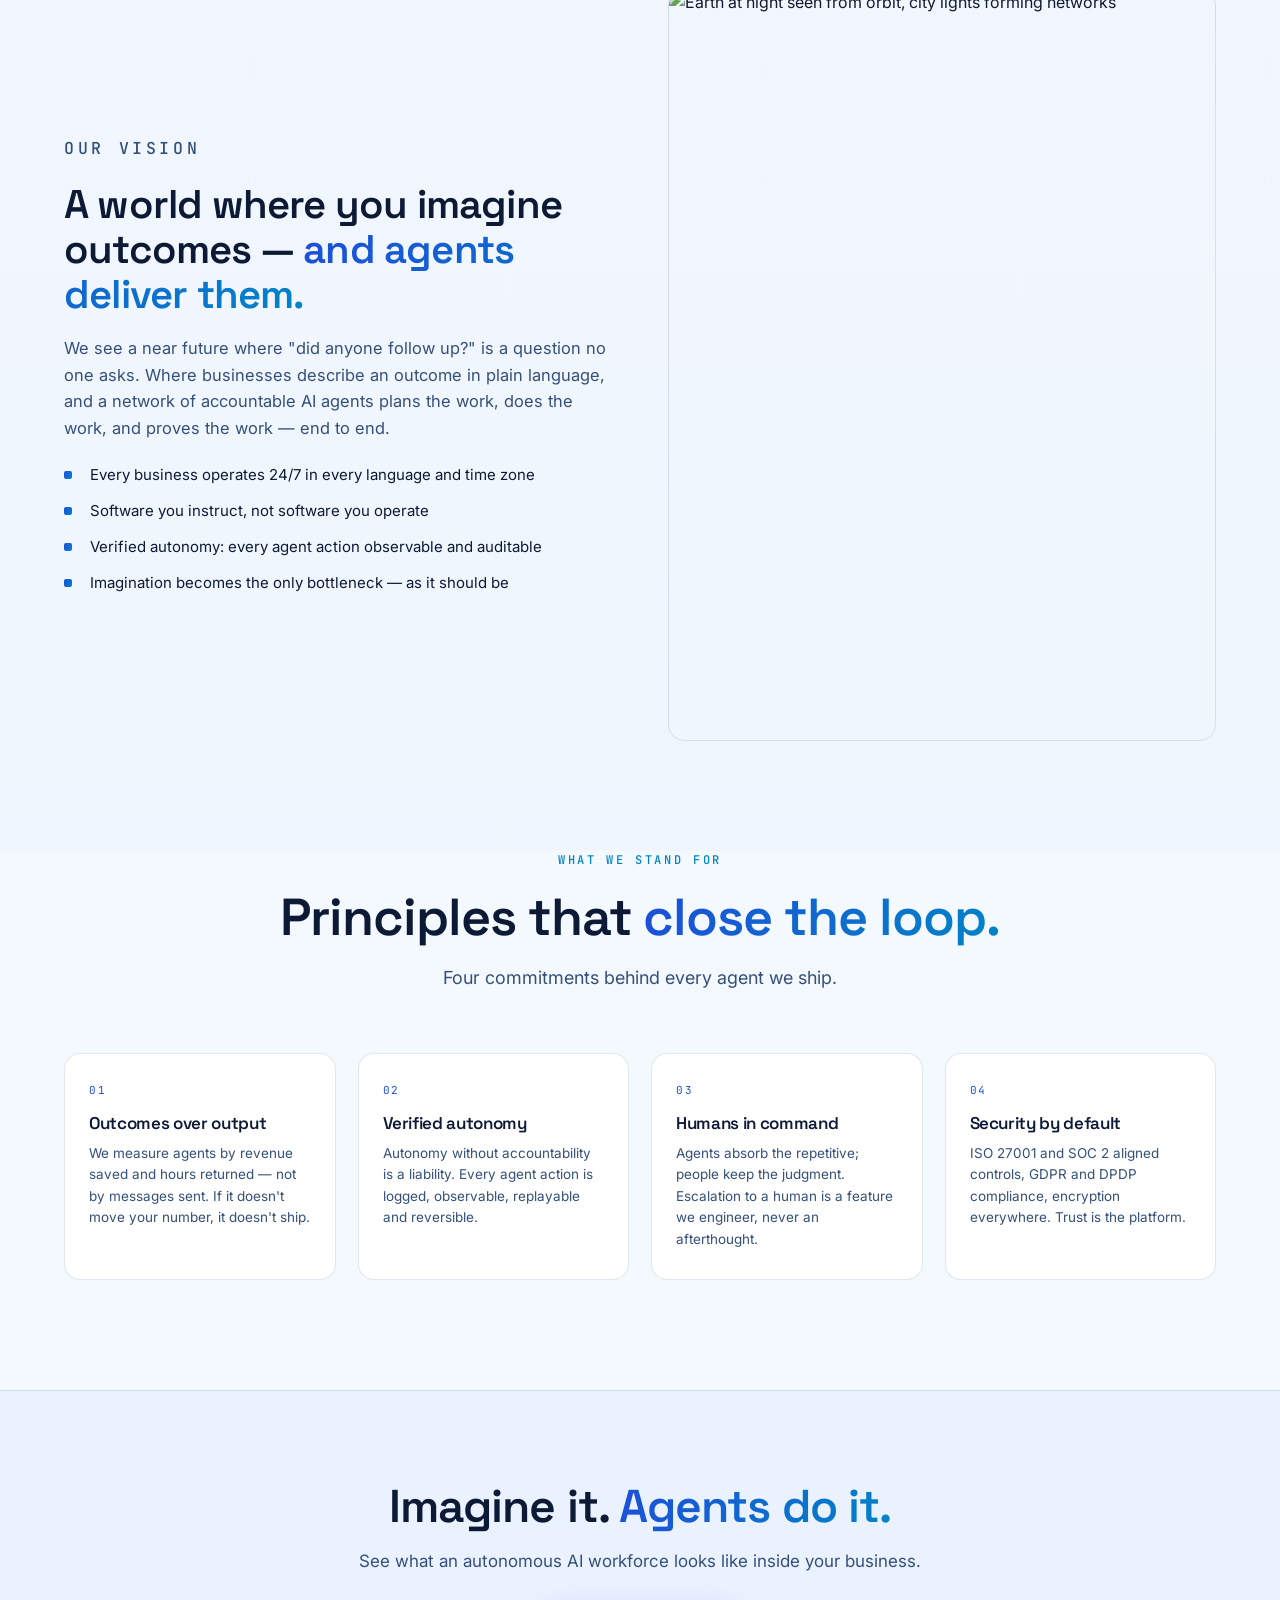
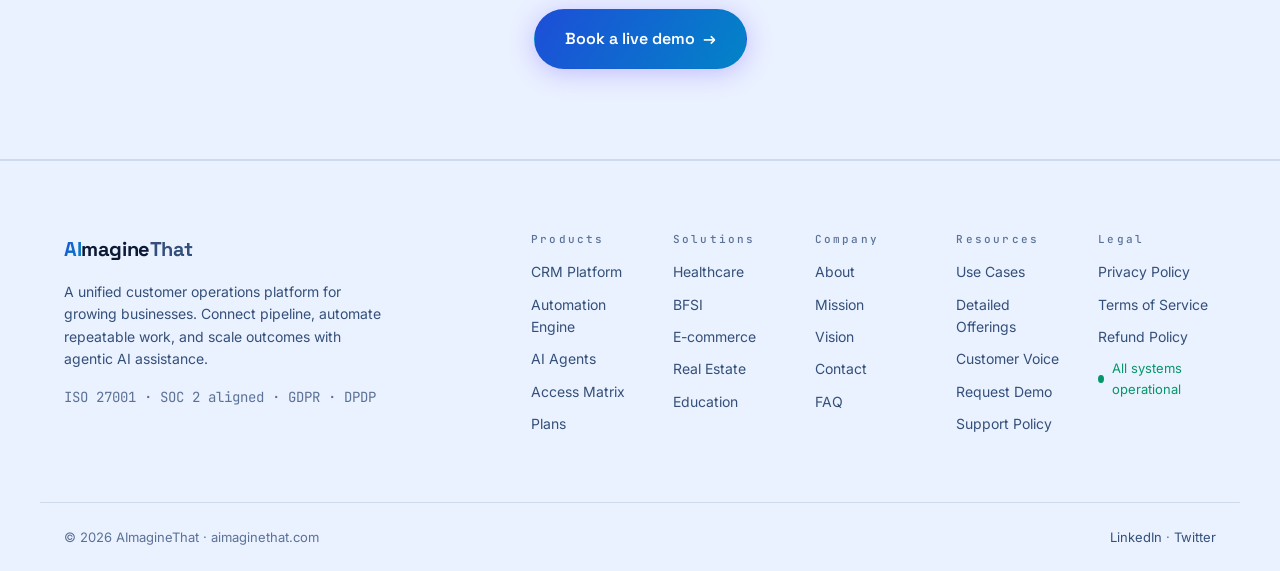
==== commit e9f05451: "Align about page nav/footer with current homepage structure" ====
--- a/about.html
+++ b/about.html
@@ -8,7 +8,7 @@
   <meta name="description" content="Our mission: give every business an autonomous AI workforce. Our vision: a world where teams imagine outcomes and agents deliver them. Meet AImagineThat." />
   <link rel="canonical" href="https://aimaginethat.com/about.html" />
   <meta name="robots" content="index, follow" />
-  <meta name="theme-color" content="#06070c" />
+  <meta name="theme-color" content="#f4f8ff" />
 
   <meta property="og:type" content="website" />
   <meta property="og:url" content="https://aimaginethat.com/about.html" />
@@ -24,7 +24,7 @@
   <script>
     (function () {
       var t = localStorage.getItem("aimt-theme");
-      if (!t) t = window.matchMedia("(prefers-color-scheme: light)").matches ? "light" : "dark";
+      if (!t) t = "light";
       document.documentElement.setAttribute("data-theme", t);
     })();
   </script>
@@ -56,7 +56,7 @@
             <circle cx="7.4" cy="25" r="2.5" fill="url(#lg)"/>
             <circle cx="3.8" cy="29.4" r="1.4" fill="url(#lg)"/>
             <path d="M16.5 4.8l1.9 5.3 5.3 1.9-5.3 1.9-1.9 5.3-1.9-5.3-5.3-1.9 5.3-1.9 1.9-5.3z" fill="#fff"/>
-            <defs><linearGradient id="lg" x1="4" y1="1" x2="29" y2="23"><stop stop-color="#7c5cff"/><stop offset="1" stop-color="#22d3ee"/></linearGradient></defs>
+            <defs><linearGradient id="lg" x1="4" y1="1" x2="29" y2="23"><stop stop-color="#1d4ed8"/><stop offset="1" stop-color="#0284c7"/></linearGradient></defs>
           </svg>
         </span>
         <span class="nav__wordmark"><em>AI</em>magine<span>That</span></span>
@@ -65,7 +65,11 @@
       <nav class="nav__links" aria-label="Primary">
         <a href="index.html#platform">Platform</a>
         <a href="index.html#loop">How it works</a>
+        <a href="index.html#why">Why us</a>
+        <a href="index.html#automations">Automations</a>
         <a href="index.html#services">Services</a>
+        <a href="index.html#matrix">Access matrix</a>
+        <a href="offerings.html">Offerings</a>
         <a href="index.html#usecases">Use cases</a>
         <a href="index.html#industries">Industries</a>
         <a href="index.html#pricing">Pricing</a>
@@ -200,17 +204,25 @@
         <a class="nav__brand" href="index.html" aria-label="AImagineThat home">
           <span class="nav__wordmark"><em>AI</em>magine<span>That</span></span>
         </a>
-        <p>Agentic AI CRM platform with AI assist and automation for deals, leads, contacts and follow-ups. Imagine it. Agents do it.</p>
+        <p>A unified customer operations platform for growing businesses. Connect pipeline, automate repeatable work, and scale outcomes with agentic AI assistance.</p>
         <p class="footer__compliance">ISO 27001 · SOC 2 aligned · GDPR · DPDP</p>
       </div>
       <nav class="footer__cols" aria-label="Footer">
         <div>
-          <h4>Product</h4>
-          <a href="index.html#platform">Platform</a>
-          <a href="index.html#loop">How it works</a>
-          <a href="index.html#usecases">Use cases</a>
-          <a href="index.html#industries">Industries</a>
-          <a href="index.html#pricing">Pricing</a>
+          <h4>Products</h4>
+          <a href="index.html#platform">CRM Platform</a>
+          <a href="index.html#services">Automation Engine</a>
+          <a href="index.html#automations">AI Agents</a>
+          <a href="index.html#matrix">Access Matrix</a>
+          <a href="index.html#pricing">Plans</a>
+        </div>
+        <div>
+          <h4>Solutions</h4>
+          <a href="index.html#industries">Healthcare</a>
+          <a href="index.html#industries">BFSI</a>
+          <a href="index.html#industries">E-commerce</a>
+          <a href="index.html#industries">Real Estate</a>
+          <a href="index.html#industries">Education</a>
         </div>
         <div>
           <h4>Company</h4>
@@ -221,13 +233,18 @@
           <a href="index.html#faq">FAQ</a>
         </div>
         <div>
+          <h4>Resources</h4>
+          <a href="index.html#usecases">Use Cases</a>
+          <a href="offerings.html">Detailed Offerings</a>
+          <a href="index.html#proof">Customer Voice</a>
+          <a href="index.html#contact">Request Demo</a>
+          <a href="#">Support Policy</a>
+        </div>
+        <div>
           <h4>Legal</h4>
           <a href="#">Privacy Policy</a>
           <a href="#">Terms of Service</a>
           <a href="#">Refund Policy</a>
-        </div>
-        <div>
-          <h4>Status</h4>
           <p class="footer__status"><span class="pulse-dot pulse-dot--green"></span> All systems operational</p>
         </div>
       </nav>
--- a/assets/css/styles.css
+++ b/assets/css/styles.css
@@ -6,16 +6,16 @@
 :root,
 :root[data-theme="dark"] {
   color-scheme: dark;
-  --bg: #06070c;
-  --bg-raise: #0b0d16;
+  --bg: #060c1a;
+  --bg-raise: #0b1328;
   --bg-card: rgba(255, 255, 255, 0.03);
   --border: rgba(255, 255, 255, 0.08);
   --border-strong: rgba(255, 255, 255, 0.14);
   --text: #eef0f6;
   --text-dim: #9aa1b5;
   --text-faint: #5d6478;
-  --violet: #7c5cff;
-  --cyan: #22d3ee;
+  --violet: #3b82f6;
+  --cyan: #06b6d4;
   --green: #34d399;
   --hot: #fb7185;
   --grad: linear-gradient(120deg, var(--violet), var(--cyan));
@@ -25,41 +25,41 @@
   --font-body: "Inter", system-ui, sans-serif;
   --font-mono: "JetBrains Mono", ui-monospace, monospace;
   --container: 1200px;
-  --shadow-glow: 0 0 60px rgba(124, 92, 255, 0.25);
+  --shadow-glow: 0 0 60px rgba(59, 130, 246, 0.24);
   --ease-out-quart: cubic-bezier(0.25, 1, 0.5, 1);
   --ease-out-quint: cubic-bezier(0.22, 1, 0.36, 1);
   --ease-out-expo: cubic-bezier(0.16, 1, 0.3, 1);
-  --nav-bg: rgba(6, 7, 12, 0.72);
+  --nav-bg: rgba(6, 12, 26, 0.75);
   --input-bg: rgba(0, 0, 0, 0.35);
   --code-bg: rgba(0, 0, 0, 0.4);
   --btn-primary-text: #0a0a14;
-  --glow-hero: radial-gradient(ellipse at center, rgba(124, 92, 255, 0.22), rgba(34, 211, 238, 0.08) 45%, transparent 70%);
-  --glow-contact: radial-gradient(ellipse at center, rgba(124, 92, 255, 0.16), transparent 65%);
+  --glow-hero: radial-gradient(ellipse at center, rgba(59, 130, 246, 0.22), rgba(6, 182, 212, 0.1) 45%, transparent 70%);
+  --glow-contact: radial-gradient(ellipse at center, rgba(59, 130, 246, 0.16), transparent 65%);
   --grid-line: rgba(255, 255, 255, 0.025);
 }
 
 :root[data-theme="light"] {
   color-scheme: light;
-  --bg: #f7f8fc;
-  --bg-raise: #eef0f8;
+  --bg: #f4f8ff;
+  --bg-raise: #eaf1ff;
   --bg-card: #ffffff;
-  --border: rgba(15, 20, 45, 0.1);
-  --border-strong: rgba(15, 20, 45, 0.18);
-  --text: #12151f;
-  --text-dim: #4b5268;
-  --text-faint: #7d8499;
-  --violet: #6247d9;
-  --cyan: #0891b2;
+  --border: rgba(20, 51, 108, 0.12);
+  --border-strong: rgba(20, 51, 108, 0.24);
+  --text: #0d1a36;
+  --text-dim: #34507a;
+  --text-faint: #5b7297;
+  --violet: #1d4ed8;
+  --cyan: #0284c7;
   --green: #059669;
   --hot: #e11d48;
-  --shadow-glow: 0 0 60px rgba(98, 71, 217, 0.14);
-  --nav-bg: rgba(247, 248, 252, 0.8);
+  --shadow-glow: 0 0 56px rgba(29, 78, 216, 0.12);
+  --nav-bg: rgba(244, 248, 255, 0.88);
   --input-bg: rgba(15, 20, 45, 0.04);
   --code-bg: #0b0d16;
   --btn-primary-text: #ffffff;
-  --glow-hero: radial-gradient(ellipse at center, rgba(98, 71, 217, 0.12), rgba(8, 145, 178, 0.05) 45%, transparent 70%);
-  --glow-contact: radial-gradient(ellipse at center, rgba(98, 71, 217, 0.08), transparent 65%);
-  --grid-line: rgba(15, 20, 45, 0.045);
+  --glow-hero: radial-gradient(ellipse at center, rgba(29, 78, 216, 0.14), rgba(2, 132, 199, 0.07) 45%, transparent 70%);
+  --glow-contact: radial-gradient(ellipse at center, rgba(29, 78, 216, 0.1), transparent 65%);
+  --grid-line: rgba(20, 51, 108, 0.06);
 }
 
 * { margin: 0; padding: 0; box-sizing: border-box; }
@@ -107,6 +107,7 @@
 .eyebrow--center { display: flex; justify-content: center; text-align: center; }
 
 .section { padding: 110px 0; position: relative; }
+.section:nth-of-type(even) { background-image: linear-gradient(180deg, transparent, rgba(2, 132, 199, 0.02)); }
 .section__title {
   font-size: clamp(32px, 5vw, 52px);
   text-align: center;
@@ -234,6 +235,22 @@
   .nav__links a { font-size: 13px; }
 }
 .nav__links a:hover { color: var(--text); }
+.nav__links a {
+  position: relative;
+}
+.nav__links a::after {
+  content: "";
+  position: absolute;
+  left: 0;
+  bottom: -6px;
+  width: 100%;
+  height: 2px;
+  transform: scaleX(0);
+  transform-origin: left;
+  background: var(--grad);
+  transition: transform 0.22s ease;
+}
+.nav__links a:hover::after { transform: scaleX(1); }
 .nav__actions { display: flex; gap: 10px; align-items: center; }
 .theme-toggle {
   width: 38px; height: 38px;
@@ -267,6 +284,7 @@
   transform: translateX(-50%);
   width: 900px; height: 700px;
   background: var(--glow-hero);
+  animation: hero-glow 14s ease-in-out infinite alternate;
   pointer-events: none;
 }
 .hero__grid-bg {
@@ -326,6 +344,16 @@
 .hero__copy > *:nth-child(6) { animation-delay: 0.36s; }
 .hero__console { animation: rise 0.7s var(--ease-out-quint) 0.25s both; }
 
+@keyframes hero-glow {
+  from { opacity: 0.78; transform: translateX(-50%) scale(0.99); }
+  to { opacity: 0.98; transform: translateX(-50%) scale(1.02); }
+}
+
+@keyframes hero-float {
+  0%, 100% { transform: translateY(0); }
+  50% { transform: translateY(-3px); }
+}
+
 /* Desktop app mockup (always light — reads as a real product screen) */
 .hero__console { position: relative; }
 .appwin {
@@ -335,6 +363,8 @@
   overflow: hidden;
   box-shadow: var(--shadow-glow), 0 24px 60px rgba(0, 0, 0, 0.28);
   font-family: var(--font-body);
+  animation: hero-float 10s ease-in-out infinite;
+  will-change: transform;
 }
 .appwin__chrome {
   display: flex;
@@ -517,6 +547,8 @@
 .hero__float-value { font-size: 13px; font-weight: 600; color: #12151f; }
 .hero__float--1 { top: -22px; right: -14px; }
 .hero__float--2 { bottom: -20px; left: -18px; }
+.hero__float--1 { animation: hero-float 12s ease-in-out infinite; }
+.hero__float--2 { animation: hero-float 13s ease-in-out infinite reverse; }
 
 /* ============================================================
    TRUST STRIP
@@ -550,7 +582,7 @@
    ============================================================ */
 .loop__steps {
   display: grid;
-  grid-template-columns: repeat(5, 1fr);
+  grid-template-columns: repeat(3, 1fr);
   gap: 18px;
   counter-reset: step;
   margin-bottom: 48px;
@@ -609,6 +641,31 @@
 .card:hover {
   border-color: var(--border-strong);
   box-shadow: 0 12px 32px rgba(0, 0, 0, 0.12);
+}
+.card--media {
+  padding: 0;
+  overflow: hidden;
+}
+.card__media {
+  position: relative;
+  aspect-ratio: 16 / 9;
+  overflow: hidden;
+  border-bottom: 1px solid var(--border);
+}
+.card__media img {
+  width: 100%;
+  height: 100%;
+  object-fit: cover;
+  filter: saturate(0.88);
+  transition: transform 0.6s var(--ease-out-quart);
+}
+.card:hover .card__media img { transform: scale(1.04); }
+.card__body {
+  display: flex;
+  flex-direction: column;
+  gap: 14px;
+  padding: 24px 24px 26px;
+  flex: 1;
 }
 .card__tag {
   font-family: var(--font-mono);
@@ -925,6 +982,79 @@
   color: var(--green);
   font-weight: 600;
 }
+.pricing__more {
+  margin-top: 30px;
+  display: flex;
+  justify-content: center;
+}
+
+/* ============================================================
+   ACCESS MATRIX
+   ============================================================ */
+.matrix__wrap {
+  border: 1px solid var(--border-strong);
+  border-radius: var(--radius);
+  overflow: auto;
+  background: var(--bg-card);
+}
+.matrix__table {
+  width: 100%;
+  border-collapse: collapse;
+  min-width: 860px;
+  table-layout: fixed;
+}
+.matrix__table th,
+.matrix__table td {
+  padding: 12px 14px;
+  border-bottom: 1px solid var(--border);
+  text-align: left;
+  font-size: 13px;
+  line-height: 1.45;
+}
+.matrix__table thead th {
+  font-family: var(--font-mono);
+  font-size: 11px;
+  letter-spacing: 0.12em;
+  color: var(--text-faint);
+  background: rgba(2, 132, 199, 0.06);
+  position: sticky;
+  top: 0;
+  z-index: 3;
+}
+.matrix__table thead th:first-child,
+.matrix__table td:first-child {
+  position: sticky;
+  left: 0;
+  z-index: 2;
+  background: var(--bg-card);
+}
+.matrix__table thead th:first-child {
+  z-index: 4;
+  background: rgba(2, 132, 199, 0.11);
+}
+.matrix__table tbody tr:hover {
+  background: rgba(59, 130, 246, 0.05);
+}
+.matrix__table td:first-child {
+  font-weight: 600;
+  color: var(--text);
+  width: 38%;
+}
+.matrix__table td:not(:first-child),
+.matrix__table th:not(:first-child) {
+  width: 20.6%;
+}
+.matrix__group th {
+  padding: 9px 14px;
+  font-family: var(--font-mono);
+  letter-spacing: 0.12em;
+  font-size: 10.5px;
+  text-transform: uppercase;
+  color: var(--violet);
+  background: rgba(29, 78, 216, 0.08);
+  border-top: 1px solid var(--border-strong);
+  border-bottom: 1px solid var(--border-strong);
+}
 
 /* ============================================================
    FAQ
@@ -1057,7 +1187,7 @@
 }
 .footer__brand p { font-size: 14px; color: var(--text-dim); margin-top: 16px; max-width: 320px; }
 .footer__compliance { font-family: var(--font-mono); font-size: 11.5px; color: var(--text-faint) !important; }
-.footer__cols { display: grid; grid-template-columns: repeat(4, 1fr); gap: 24px; }
+.footer__cols { display: grid; grid-template-columns: repeat(5, 1fr); gap: 24px; }
 .footer__cols h4 {
   font-family: var(--font-mono);
   font-size: 11px;
@@ -1110,19 +1240,8 @@
    RESPONSIVE
    ============================================================ */
 @media (max-width: 1080px) {
-  .hero__inner { grid-template-columns: 1fr; gap: 64px; }
-  .hero__console { max-width: 680px; }
-  .loop__steps { grid-template-columns: repeat(3, 1fr); }
-  .loop__step:not(:last-child)::after { display: none; }
-  .platform__grid, .services__grid, .proof__grid { grid-template-columns: repeat(2, 1fr); }
-  .industries__grid { grid-template-columns: repeat(3, 1fr); }
-  .pricing__grid { grid-template-columns: 1fr; max-width: 520px; margin: 0 auto; }
-  .footer__inner { grid-template-columns: 1fr; gap: 40px; }
-}
-
-@media (max-width: 760px) {
-  .section { padding: 76px 0; }
-  .nav__links, .nav__actions .btn--ghost { display: none; }
+  .nav__links,
+  .nav__actions .btn--ghost { display: none; }
   .nav__toggle { display: flex; }
   .nav.is-open .nav__links {
     display: flex;
@@ -1134,12 +1253,41 @@
     padding: 24px;
     gap: 18px;
   }
+  .nav__actions .btn--primary {
+    padding: 10px 16px;
+    font-size: 14px;
+  }
+  .hero__inner { grid-template-columns: 1fr; gap: 64px; }
+  .hero__console { max-width: 680px; }
+  .loop__steps { grid-template-columns: repeat(3, 1fr); }
+  .loop__step:not(:last-child)::after { display: none; }
+  .platform__grid, .services__grid, .proof__grid { grid-template-columns: repeat(2, 1fr); }
+  .industries__grid { grid-template-columns: repeat(3, 1fr); }
+  .pricing__grid { grid-template-columns: 1fr; max-width: 520px; margin: 0 auto; }
+  .matrix__table { min-width: 760px; }
+  .matrix__table th,
+  .matrix__table td {
+    padding: 10px 12px;
+    font-size: 12.2px;
+  }
+  .matrix__group th {
+    padding: 8px 12px;
+    font-size: 10px;
+  }
+  .footer__inner { grid-template-columns: 1fr; gap: 40px; }
+  .footer__cols { grid-template-columns: repeat(3, 1fr); }
+}
+
+@media (max-width: 760px) {
+  .section { padding: 76px 0; }
+  .nav__actions .btn--primary { display: none; }
   .hero { padding-top: 130px; }
   .hero__stats { grid-template-columns: repeat(2, 1fr); gap: 22px; }
   .hero__float { display: none; }
   .loop__steps { grid-template-columns: 1fr 1fr; }
   .platform__grid, .services__grid, .usecases__grid, .proof__grid { grid-template-columns: 1fr; }
   .industries__grid { grid-template-columns: repeat(2, 1fr); }
+  .matrix__table { min-width: 680px; }
   .proof__stats { grid-template-columns: repeat(2, 1fr); }
   .contact__inner { grid-template-columns: 1fr; gap: 48px; }
   .form__row { grid-template-columns: 1fr; }
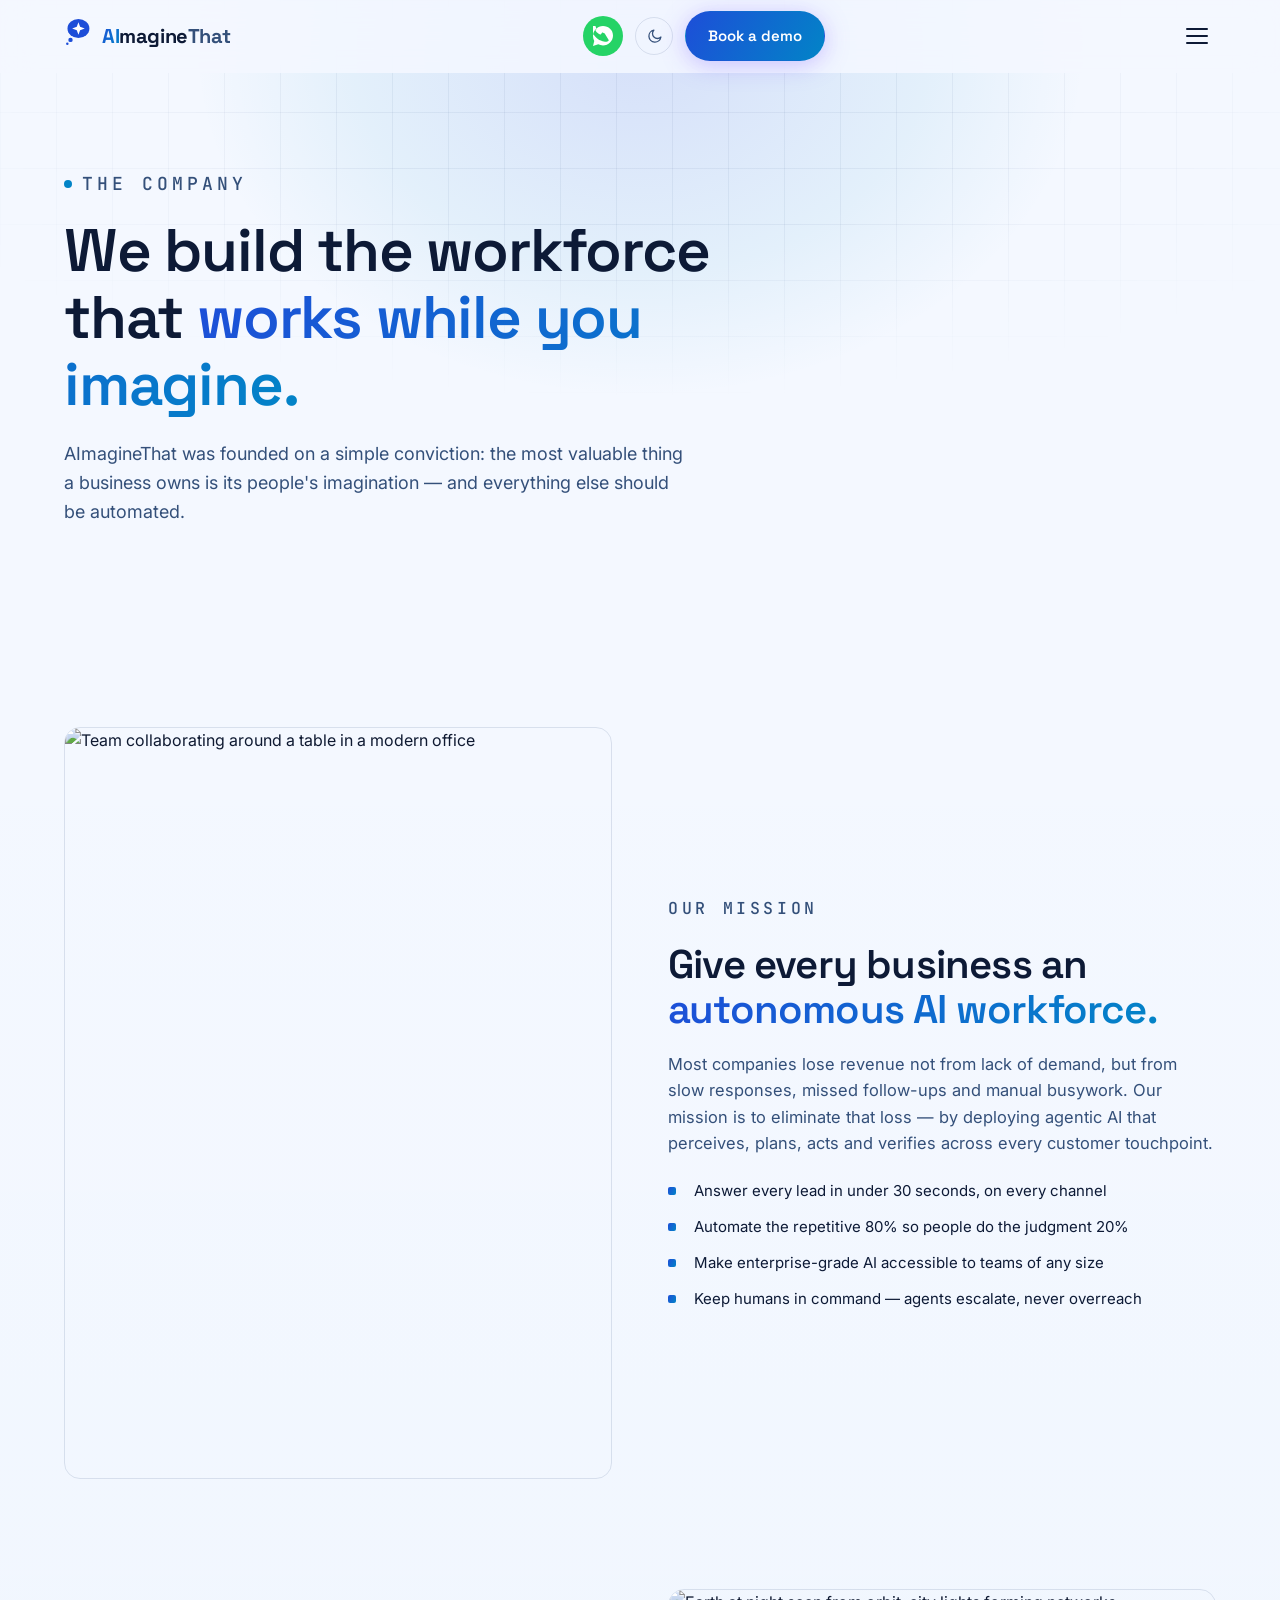
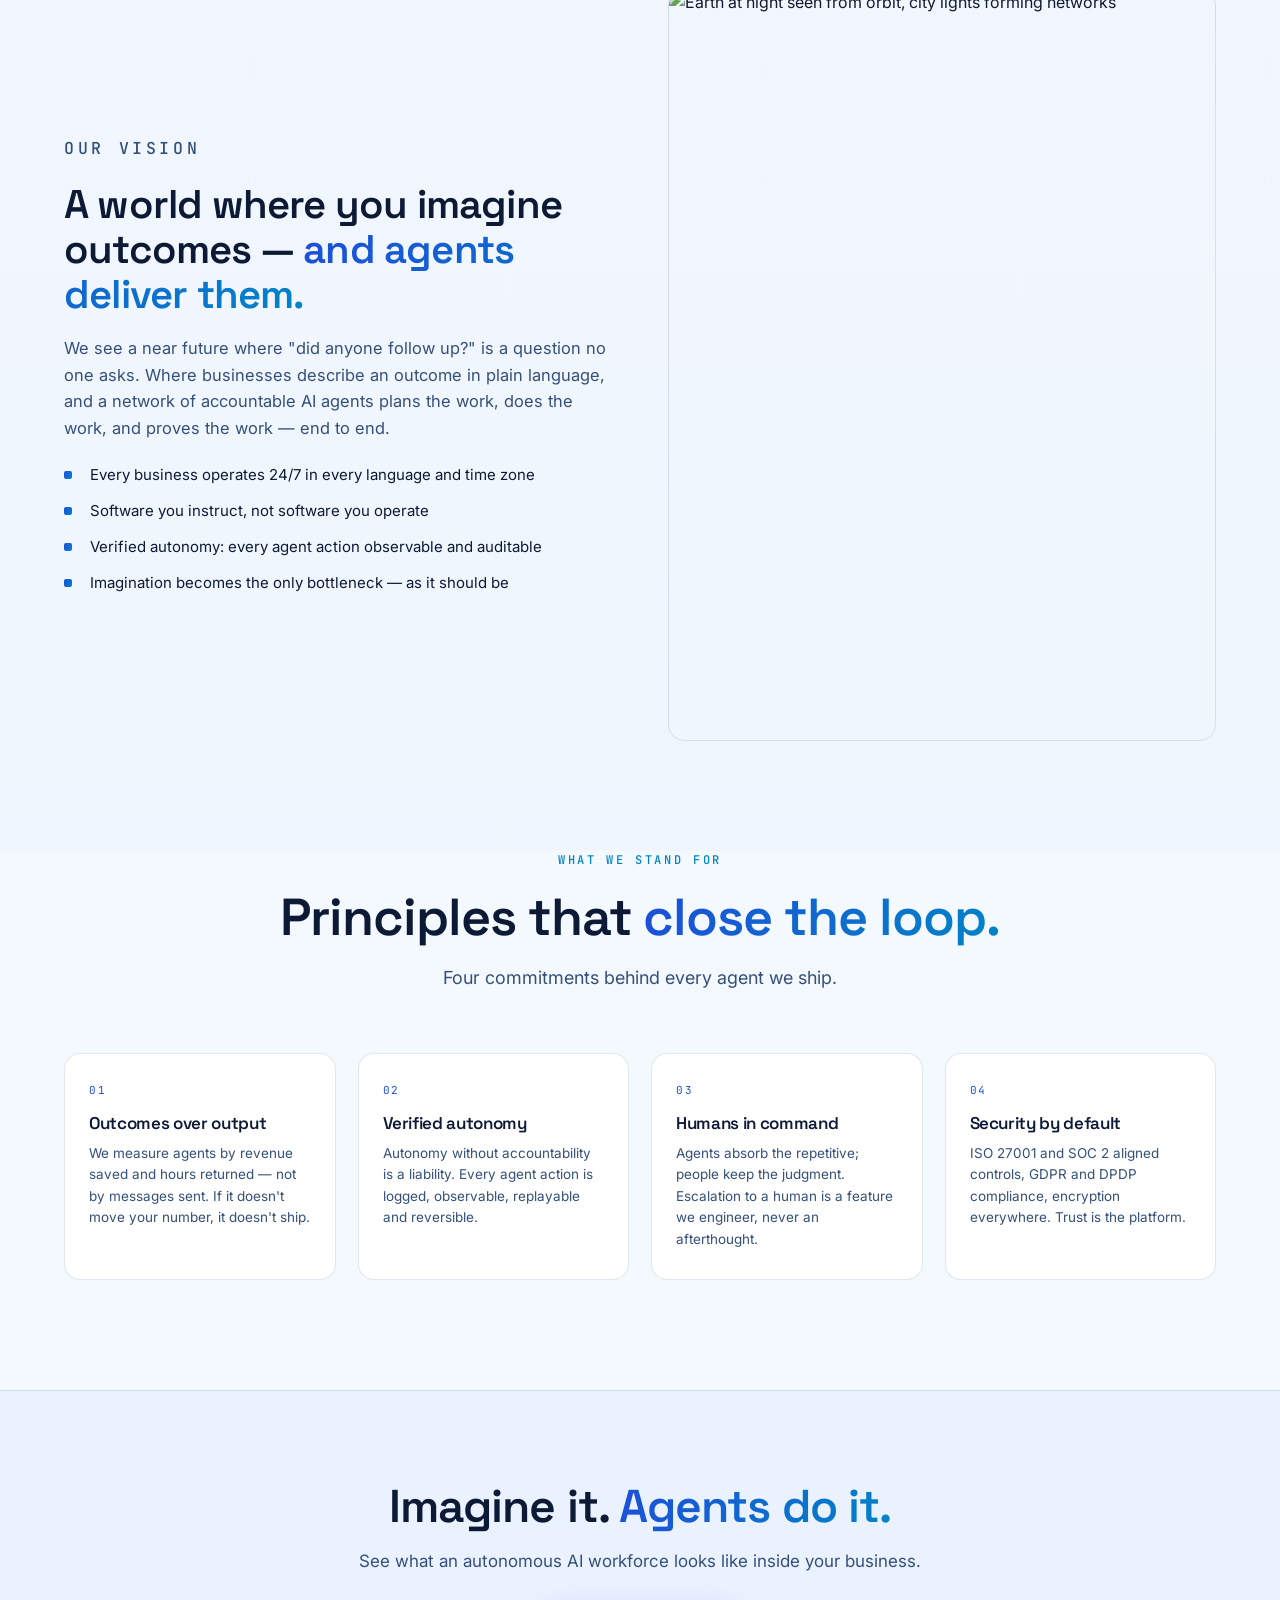
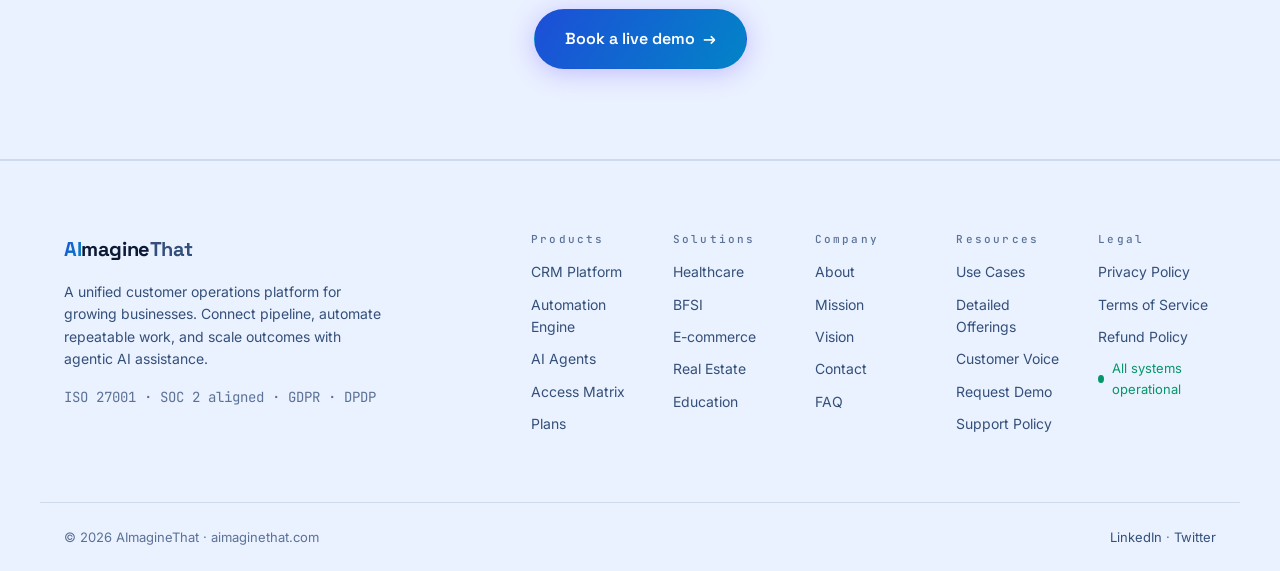
==== commit 35eecb1d: "Update navbar to Teleforce-style minimal design with WhatsApp chat icon and smooth hero animations" ====
--- a/about.html
+++ b/about.html
@@ -77,12 +77,16 @@
       </nav>
 
       <div class="nav__actions">
+        <a class="nav__chat" href="https://wa.me/91" aria-label="Chat on WhatsApp" title="Chat with us">
+          <svg viewBox="0 0 24 24" width="24" height="24" fill="currentColor">
+            <path d="M12 0C5.4 0 0 5.4 0 12c0 2.1.5 4.1 1.5 5.9L0 24l6.3-2.1c1.7.9 3.6 1.4 5.7 1.4 6.6 0 12-5.4 12-12S18.6 0 12 0zm7 17.2c-.3.8-1.7 1.5-2.7 1.7-1 .2-2.3.4-6.9-1.4-5.2-2.1-8.5-7.1-8.8-7.4-.3-.3-2.2-2.9-2.2-5.6s1.4-3.9 1.9-4.4c.5-.5 1.2-.6 1.6-.6.4 0 .7.1 1 .5.3.4 1 3 1.1 3.2.1.2.2.4 0 .6-.2.2-.3.4-.6.6-.3.3-.5.5-.3.9.2.4 1 1.7 2.2 2.8 1.5 1.4 2.8 1.8 3.2 2 .4.2.6.2.8 0 .2-.2 1.2-1.4 1.5-1.9.3-.5.6-.4.9-.3.3.2 2 1 2.3 1.2.3.2.5.4.6.7z"/>
+          </svg>
+        </a>
         <button class="theme-toggle" type="button" aria-label="Switch color theme">
           <svg class="theme-toggle__sun" viewBox="0 0 24 24" fill="none" stroke="currentColor" stroke-width="1.8" stroke-linecap="round"><circle cx="12" cy="12" r="4.2"/><path d="M12 2v2.4M12 19.6V22M2 12h2.4M19.6 12H22M4.9 4.9l1.7 1.7M17.4 17.4l1.7 1.7M19.1 4.9l-1.7 1.7M6.6 17.4l-1.7 1.7"/></svg>
           <svg class="theme-toggle__moon" viewBox="0 0 24 24" fill="none" stroke="currentColor" stroke-width="1.8" stroke-linecap="round" stroke-linejoin="round"><path d="M21 12.8A8.5 8.5 0 1 1 11.2 3a6.6 6.6 0 0 0 9.8 9.8z"/></svg>
         </button>
-        <a class="btn btn--ghost" href="index.html#contact">Talk to sales</a>
-        <a class="btn btn--primary" href="index.html#contact">Book a demo <span aria-hidden="true">→</span></a>
+        <a class="btn btn--primary" href="index.html#contact">Book a demo</a>
       </div>
 
       <button class="nav__toggle" aria-label="Toggle menu" aria-expanded="false">
--- a/assets/css/styles.css
+++ b/assets/css/styles.css
@@ -223,7 +223,10 @@
   color: transparent;
 }
 .nav__wordmark span { color: var(--text-dim); }
-.nav__links { display: flex; gap: 28px; }
+.nav__links {
+  display: none;
+  gap: 28px;
+}
 .nav__links a {
   font-size: 14px;
   color: var(--text-dim);
@@ -251,7 +254,24 @@
   transition: transform 0.22s ease;
 }
 .nav__links a:hover::after { transform: scaleX(1); }
-.nav__actions { display: flex; gap: 10px; align-items: center; }
+.nav__actions { display: flex; gap: 12px; align-items: center; }
+.nav__chat {
+  display: flex;
+  align-items: center;
+  justify-content: center;
+  width: 40px;
+  height: 40px;
+  border-radius: 50%;
+  background: #25d366;
+  color: #ffffff;
+  transition: transform 0.2s ease, box-shadow 0.2s ease;
+  cursor: pointer;
+}
+.nav__chat:hover {
+  transform: scale(1.08);
+  box-shadow: 0 4px 12px rgba(37, 211, 102, 0.4);
+}
+.nav__chat svg { width: 20px; height: 20px; }
 .theme-toggle {
   width: 38px; height: 38px;
   display: grid;
@@ -267,7 +287,16 @@
 .theme-toggle svg { width: 17px; height: 17px; }
 :root[data-theme="dark"] .theme-toggle__moon { display: none; }
 :root[data-theme="light"] .theme-toggle__sun { display: none; }
-.nav__toggle { display: none; background: none; border: none; cursor: pointer; flex-direction: column; gap: 5px; padding: 8px; }
+.nav__toggle {
+  display: flex;
+  background: none;
+  border: none;
+  cursor: pointer;
+  flex-direction: column;
+  gap: 5px;
+  padding: 8px;
+  color: var(--text);
+}
 .nav__toggle span { width: 22px; height: 2px; background: var(--text); border-radius: 2px; transition: 0.25s; }
 
 /* ============================================================
@@ -284,7 +313,7 @@
   transform: translateX(-50%);
   width: 900px; height: 700px;
   background: var(--glow-hero);
-  animation: hero-glow 14s ease-in-out infinite alternate;
+  animation: hero-glow 20s ease-in-out infinite;
   pointer-events: none;
 }
 .hero__grid-bg {
@@ -345,26 +374,73 @@
 .hero__console { animation: rise 0.7s var(--ease-out-quint) 0.25s both; }
 
 @keyframes hero-glow {
-  from { opacity: 0.78; transform: translateX(-50%) scale(0.99); }
-  to { opacity: 0.98; transform: translateX(-50%) scale(1.02); }
-}
-
-@keyframes hero-float {
-  0%, 100% { transform: translateY(0); }
-  50% { transform: translateY(-3px); }
+  0%, 100% { opacity: 0.72; transform: translate3d(-50%, 0px, 0); }
+  50% { opacity: 0.88; transform: translate3d(-50%, 12px, 0); }
+}
+
+@keyframes hero-orbit {
+  0% { transform: translate3d(0, 0, 0) rotate(0deg); opacity: 0.4; }
+  25% { transform: translate3d(-12px, 8px, 0) rotate(4deg); opacity: 0.6; }
+  50% { transform: translate3d(-8px, 16px, 0) rotate(6deg); opacity: 0.7; }
+  75% { transform: translate3d(6px, 10px, 0) rotate(3deg); opacity: 0.55; }
+  100% { transform: translate3d(0, 0, 0) rotate(0deg); opacity: 0.4; }
+}
+
+@keyframes hero-shine {
+  0% { transform: translate3d(-140%, 0, 0); opacity: 0; }
+  20% { opacity: 0.3; }
+  50% { opacity: 0.5; }
+  80% { opacity: 0.25; }
+  100% { transform: translate3d(140%, 0, 0); opacity: 0; }
+}
+
+@keyframes gentle-float {
+  0%, 100% { transform: translate3d(0, 0, 0); }
+  50% { transform: translate3d(0, 4px, 0); }
 }
 
 /* Desktop app mockup (always light — reads as a real product screen) */
-.hero__console { position: relative; }
+.hero__console { position: relative; isolation: isolate; }
+.hero__console::before,
+.hero__console::after {
+  content: "";
+  position: absolute;
+  border-radius: 999px;
+  pointer-events: none;
+  z-index: -1;
+  filter: blur(2px);
+}
+.hero__console::before {
+  inset: -44px -34px auto auto;
+  width: 180px;
+  height: 180px;
+  background: radial-gradient(circle, rgba(2, 132, 199, 0.32), rgba(29, 78, 216, 0.12) 52%, transparent 72%);
+  animation: hero-orbit 16s ease-in-out infinite alternate;
+}
+.hero__console::after {
+  inset: auto auto -54px -42px;
+  width: 220px;
+  height: 220px;
+  background: radial-gradient(circle, rgba(52, 211, 153, 0.18), rgba(2, 132, 199, 0.12) 46%, transparent 72%);
+  animation: hero-orbit 18s ease-in-out infinite alternate-reverse;
+}
 .appwin {
+  position: relative;
   background: #fbfbfd;
   border: 1px solid rgba(15, 20, 45, 0.12);
   border-radius: var(--radius);
   overflow: hidden;
   box-shadow: var(--shadow-glow), 0 24px 60px rgba(0, 0, 0, 0.28);
   font-family: var(--font-body);
-  animation: hero-float 10s ease-in-out infinite;
-  will-change: transform;
+}
+.appwin::after {
+  content: "";
+  position: absolute;
+  inset: 0 auto 0 -40%;
+  width: 34%;
+  background: linear-gradient(90deg, transparent, rgba(255, 255, 255, 0.52), transparent);
+  animation: hero-shine 9s ease-in-out infinite;
+  pointer-events: none;
 }
 .appwin__chrome {
   display: flex;
@@ -502,9 +578,7 @@
   border: 1px solid rgba(15, 20, 45, 0.07);
   border-radius: 10px;
   padding: 8px 12px;
-  opacity: 0;
-  transform: translateY(6px);
-  animation: log-in 0.4s ease forwards;
+  opacity: 1;
 }
 .feed-item__dot { width: 8px; height: 8px; border-radius: 50%; flex-shrink: 0; }
 .feed-item__dot--green { background: #34d399; }
@@ -530,7 +604,6 @@
   display: block;
 }
 .feed-item time { font-size: 10.5px; color: #9aa1b0; flex-shrink: 0; }
-@keyframes log-in { to { opacity: 1; transform: translateY(0); } }
 
 .hero__float {
   position: absolute;
@@ -547,8 +620,6 @@
 .hero__float-value { font-size: 13px; font-weight: 600; color: #12151f; }
 .hero__float--1 { top: -22px; right: -14px; }
 .hero__float--2 { bottom: -20px; left: -18px; }
-.hero__float--1 { animation: hero-float 12s ease-in-out infinite; }
-.hero__float--2 { animation: hero-float 13s ease-in-out infinite reverse; }
 
 /* ============================================================
    TRUST STRIP
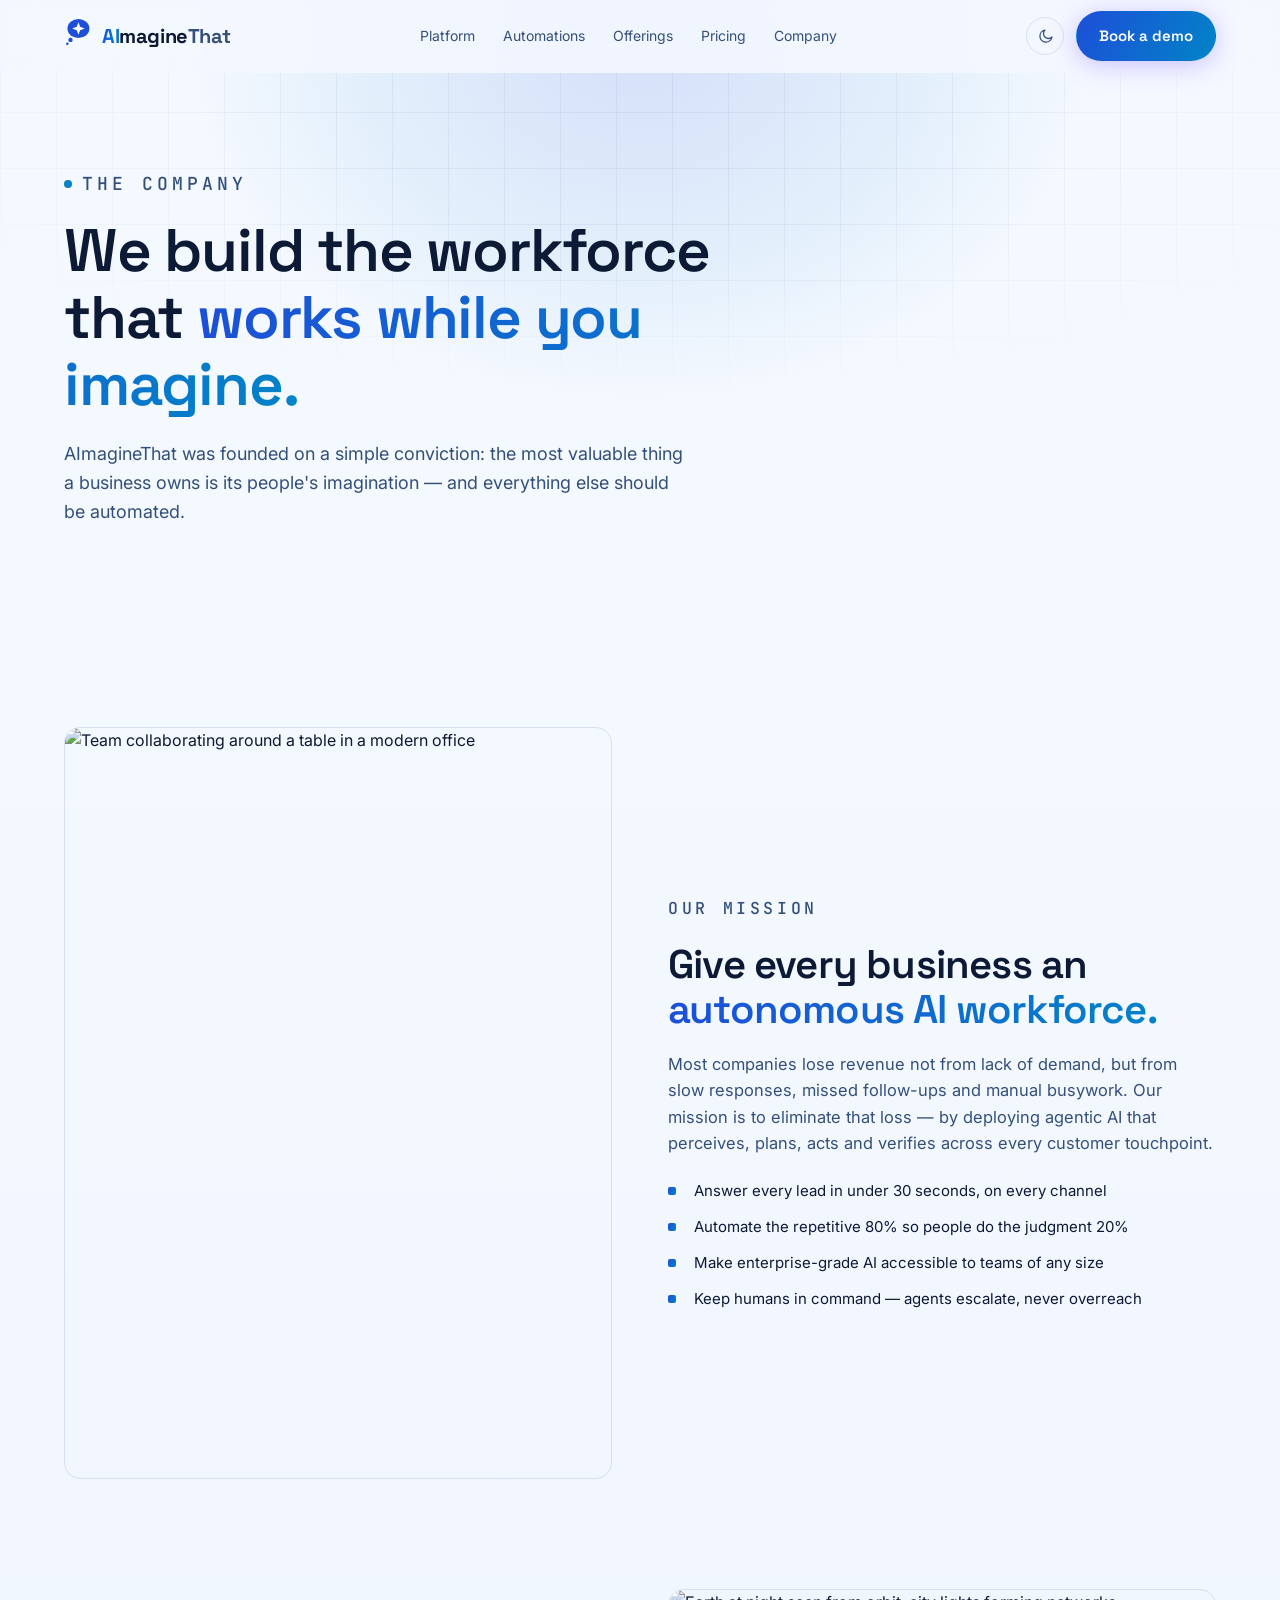
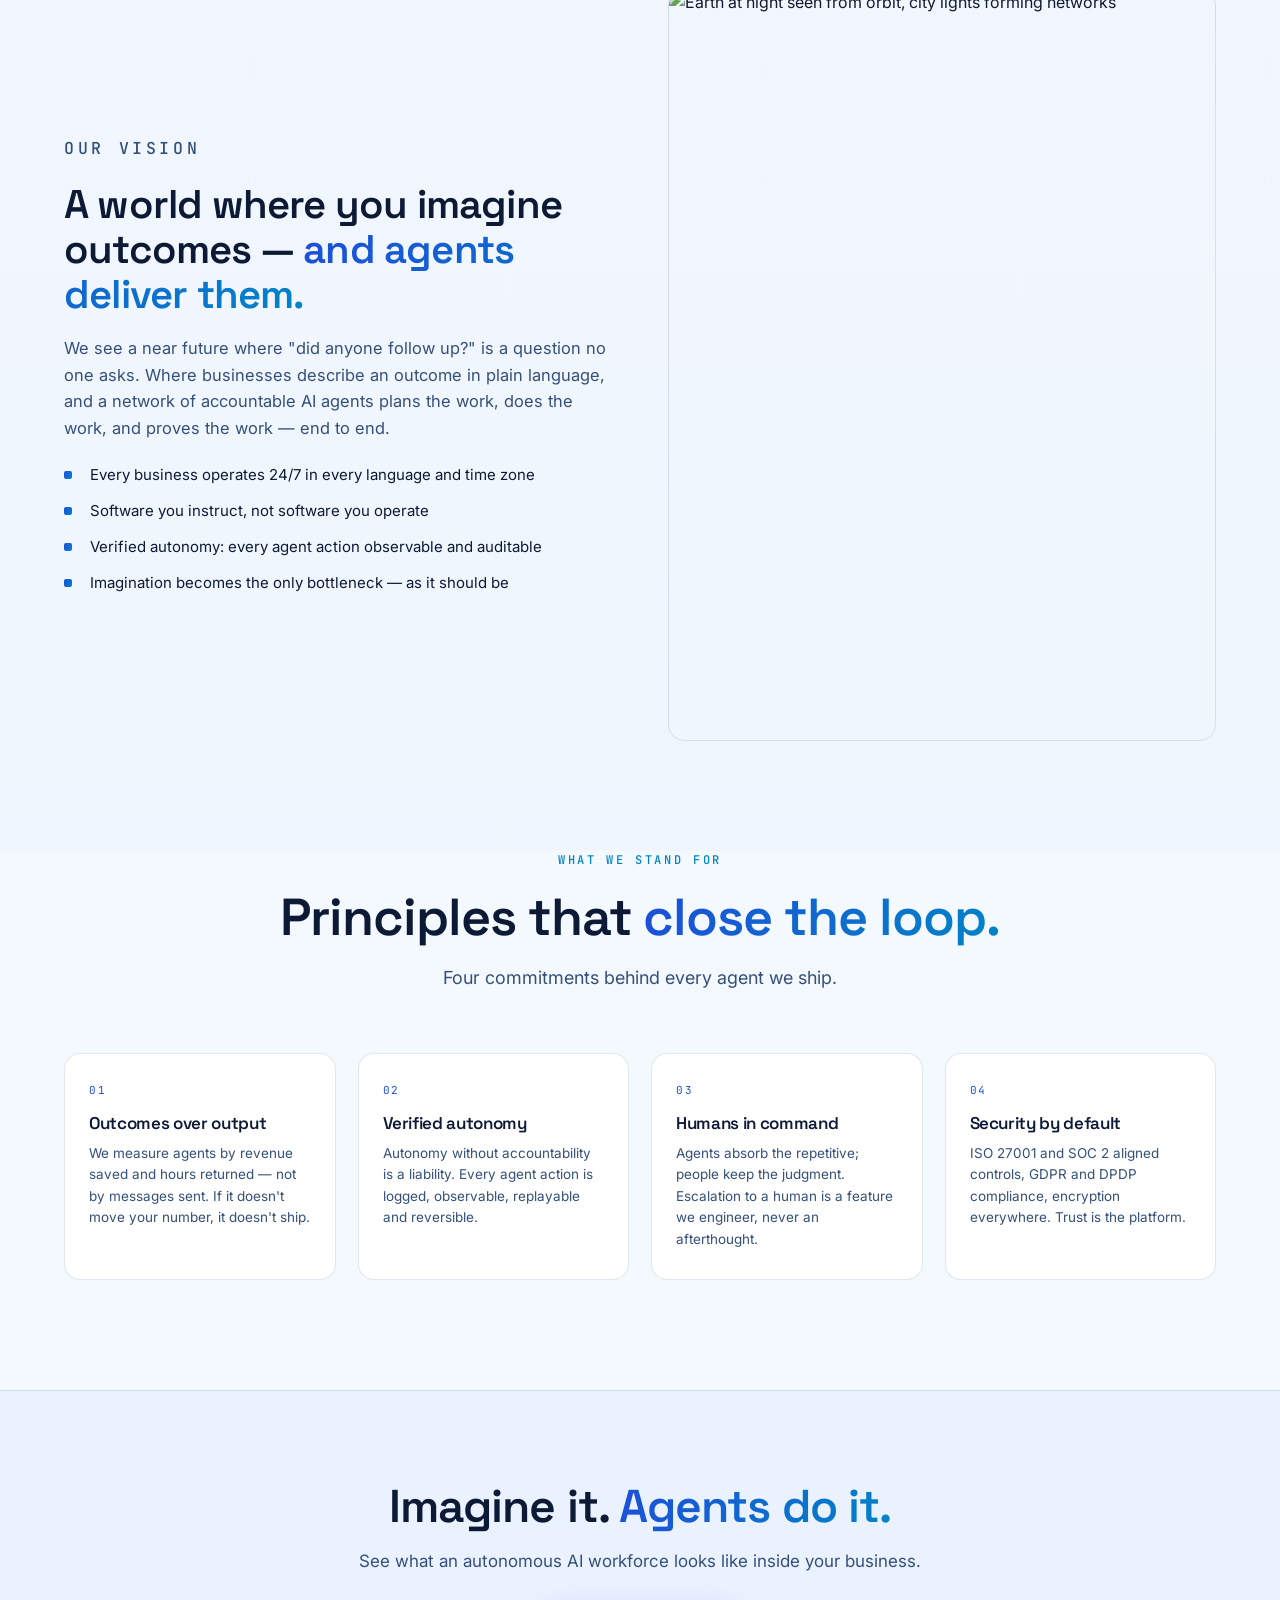
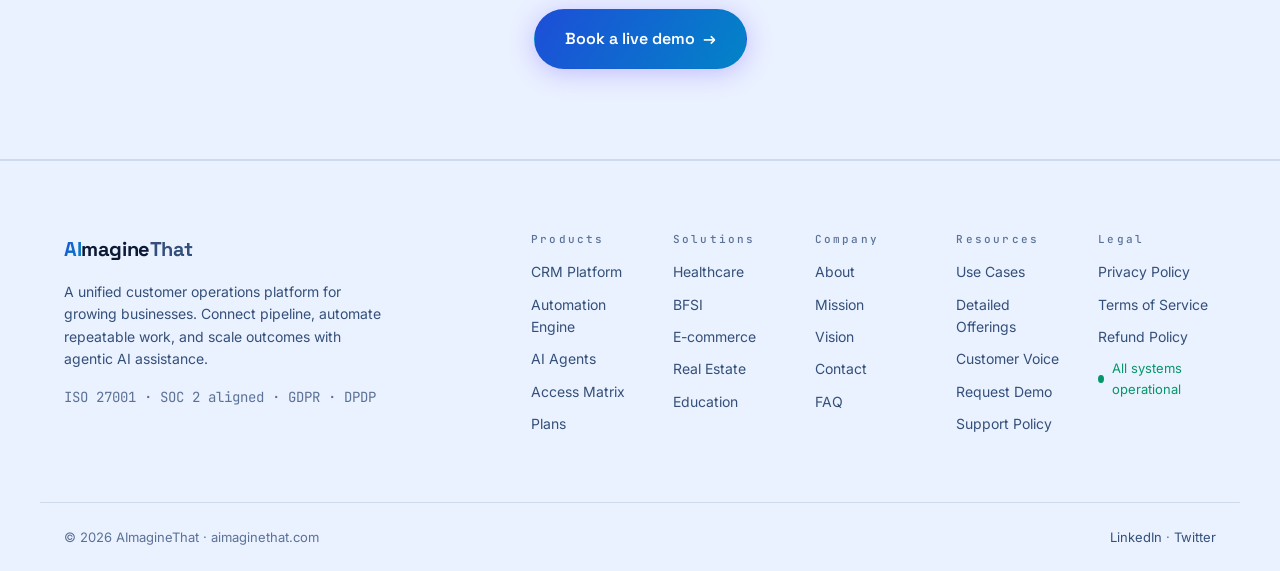
==== commit a7c50ea2: "Teleforce-style navbar: 5 clean nav items, no WhatsApp button; add animated SVG hero (flowing gradie" ====
--- a/about.html
+++ b/about.html
@@ -64,24 +64,13 @@
 
       <nav class="nav__links" aria-label="Primary">
         <a href="index.html#platform">Platform</a>
-        <a href="index.html#loop">How it works</a>
-        <a href="index.html#why">Why us</a>
         <a href="index.html#automations">Automations</a>
-        <a href="index.html#services">Services</a>
-        <a href="index.html#matrix">Access matrix</a>
         <a href="offerings.html">Offerings</a>
-        <a href="index.html#usecases">Use cases</a>
-        <a href="index.html#industries">Industries</a>
         <a href="index.html#pricing">Pricing</a>
         <a href="about.html" aria-current="page">Company</a>
       </nav>
 
       <div class="nav__actions">
-        <a class="nav__chat" href="https://wa.me/91" aria-label="Chat on WhatsApp" title="Chat with us">
-          <svg viewBox="0 0 24 24" width="24" height="24" fill="currentColor">
-            <path d="M12 0C5.4 0 0 5.4 0 12c0 2.1.5 4.1 1.5 5.9L0 24l6.3-2.1c1.7.9 3.6 1.4 5.7 1.4 6.6 0 12-5.4 12-12S18.6 0 12 0zm7 17.2c-.3.8-1.7 1.5-2.7 1.7-1 .2-2.3.4-6.9-1.4-5.2-2.1-8.5-7.1-8.8-7.4-.3-.3-2.2-2.9-2.2-5.6s1.4-3.9 1.9-4.4c.5-.5 1.2-.6 1.6-.6.4 0 .7.1 1 .5.3.4 1 3 1.1 3.2.1.2.2.4 0 .6-.2.2-.3.4-.6.6-.3.3-.5.5-.3.9.2.4 1 1.7 2.2 2.8 1.5 1.4 2.8 1.8 3.2 2 .4.2.6.2.8 0 .2-.2 1.2-1.4 1.5-1.9.3-.5.6-.4.9-.3.3.2 2 1 2.3 1.2.3.2.5.4.6.7z"/>
-          </svg>
-        </a>
         <button class="theme-toggle" type="button" aria-label="Switch color theme">
           <svg class="theme-toggle__sun" viewBox="0 0 24 24" fill="none" stroke="currentColor" stroke-width="1.8" stroke-linecap="round"><circle cx="12" cy="12" r="4.2"/><path d="M12 2v2.4M12 19.6V22M2 12h2.4M19.6 12H22M4.9 4.9l1.7 1.7M17.4 17.4l1.7 1.7M19.1 4.9l-1.7 1.7M6.6 17.4l-1.7 1.7"/></svg>
           <svg class="theme-toggle__moon" viewBox="0 0 24 24" fill="none" stroke="currentColor" stroke-width="1.8" stroke-linecap="round" stroke-linejoin="round"><path d="M21 12.8A8.5 8.5 0 1 1 11.2 3a6.6 6.6 0 0 0 9.8 9.8z"/></svg>
--- a/assets/css/styles.css
+++ b/assets/css/styles.css
@@ -224,7 +224,7 @@
 }
 .nav__wordmark span { color: var(--text-dim); }
 .nav__links {
-  display: none;
+  display: flex;
   gap: 28px;
 }
 .nav__links a {
@@ -233,8 +233,8 @@
   transition: color 0.15s ease;
   white-space: nowrap;
 }
-@media (max-width: 1180px) {
-  .nav__links { gap: 18px; }
+@media (max-width: 1080px) {
+  .nav__links { display: none; gap: 18px; }
   .nav__links a { font-size: 13px; }
 }
 .nav__links a:hover { color: var(--text); }
@@ -255,23 +255,6 @@
 }
 .nav__links a:hover::after { transform: scaleX(1); }
 .nav__actions { display: flex; gap: 12px; align-items: center; }
-.nav__chat {
-  display: flex;
-  align-items: center;
-  justify-content: center;
-  width: 40px;
-  height: 40px;
-  border-radius: 50%;
-  background: #25d366;
-  color: #ffffff;
-  transition: transform 0.2s ease, box-shadow 0.2s ease;
-  cursor: pointer;
-}
-.nav__chat:hover {
-  transform: scale(1.08);
-  box-shadow: 0 4px 12px rgba(37, 211, 102, 0.4);
-}
-.nav__chat svg { width: 20px; height: 20px; }
 .theme-toggle {
   width: 38px; height: 38px;
   display: grid;
@@ -288,7 +271,7 @@
 :root[data-theme="dark"] .theme-toggle__moon { display: none; }
 :root[data-theme="light"] .theme-toggle__sun { display: none; }
 .nav__toggle {
-  display: flex;
+  display: none;
   background: none;
   border: none;
   cursor: pointer;
@@ -298,6 +281,10 @@
   color: var(--text);
 }
 .nav__toggle span { width: 22px; height: 2px; background: var(--text); border-radius: 2px; transition: 0.25s; }
+
+@media (max-width: 1080px) {
+  .nav__toggle { display: flex; }
+}
 
 /* ============================================================
    HERO
@@ -325,6 +312,26 @@
   mask-image: radial-gradient(ellipse 80% 60% at 50% 20%, #000 30%, transparent 75%);
   -webkit-mask-image: radial-gradient(ellipse 80% 60% at 50% 20%, #000 30%, transparent 75%);
   pointer-events: none;
+}
+.hero__waves {
+  position: absolute;
+  inset: 0;
+  width: 100%;
+  height: 100%;
+  pointer-events: none;
+  opacity: 0.85;
+}
+.hero__waves path { fill: none; stroke-linecap: round; }
+.hero__wave-line {
+  stroke-dasharray: 6 14;
+  animation: wave-flow 30s linear infinite;
+}
+.hero__wave-line--slow { animation-duration: 46s; animation-direction: reverse; }
+@keyframes wave-flow {
+  to { stroke-dashoffset: -800; }
+}
+@media (prefers-reduced-motion: reduce) {
+  .hero__wave-line, .hero__waves circle { animation: none; }
 }
 .hero__inner {
   position: relative;
